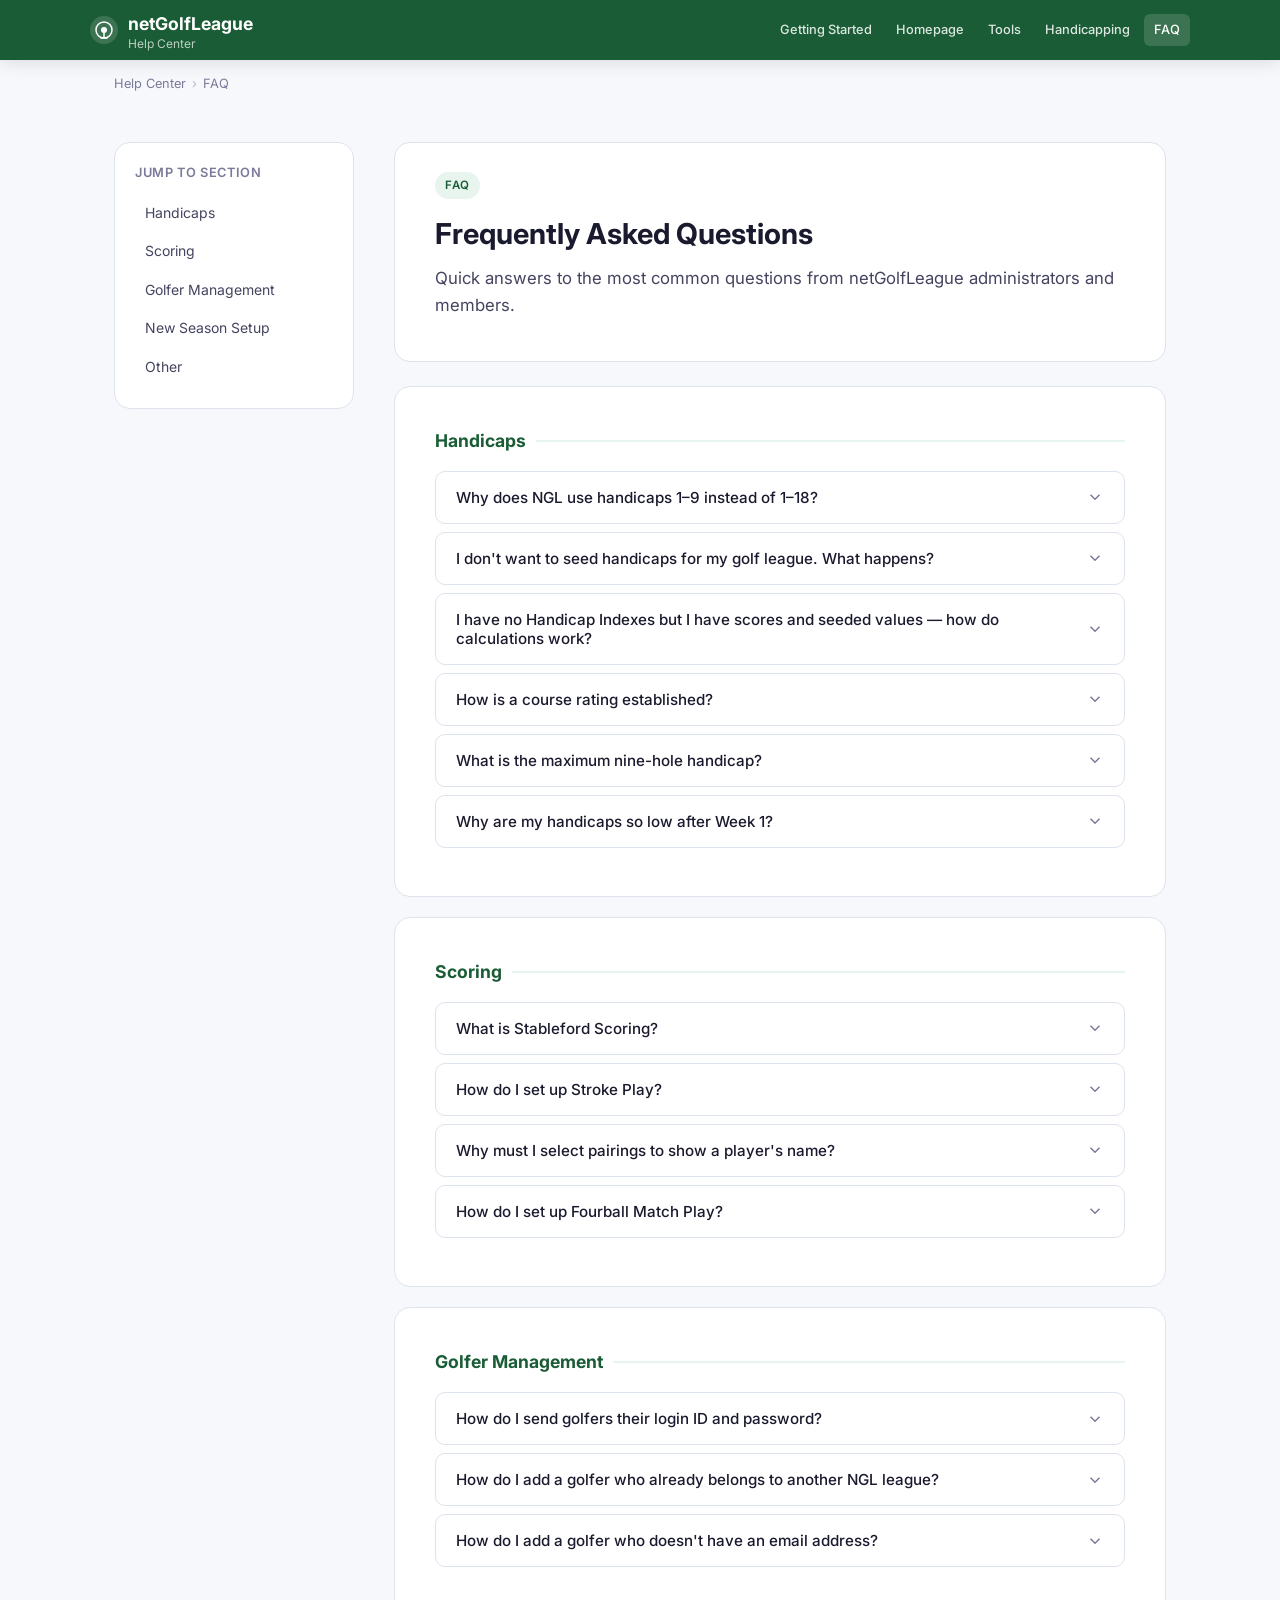
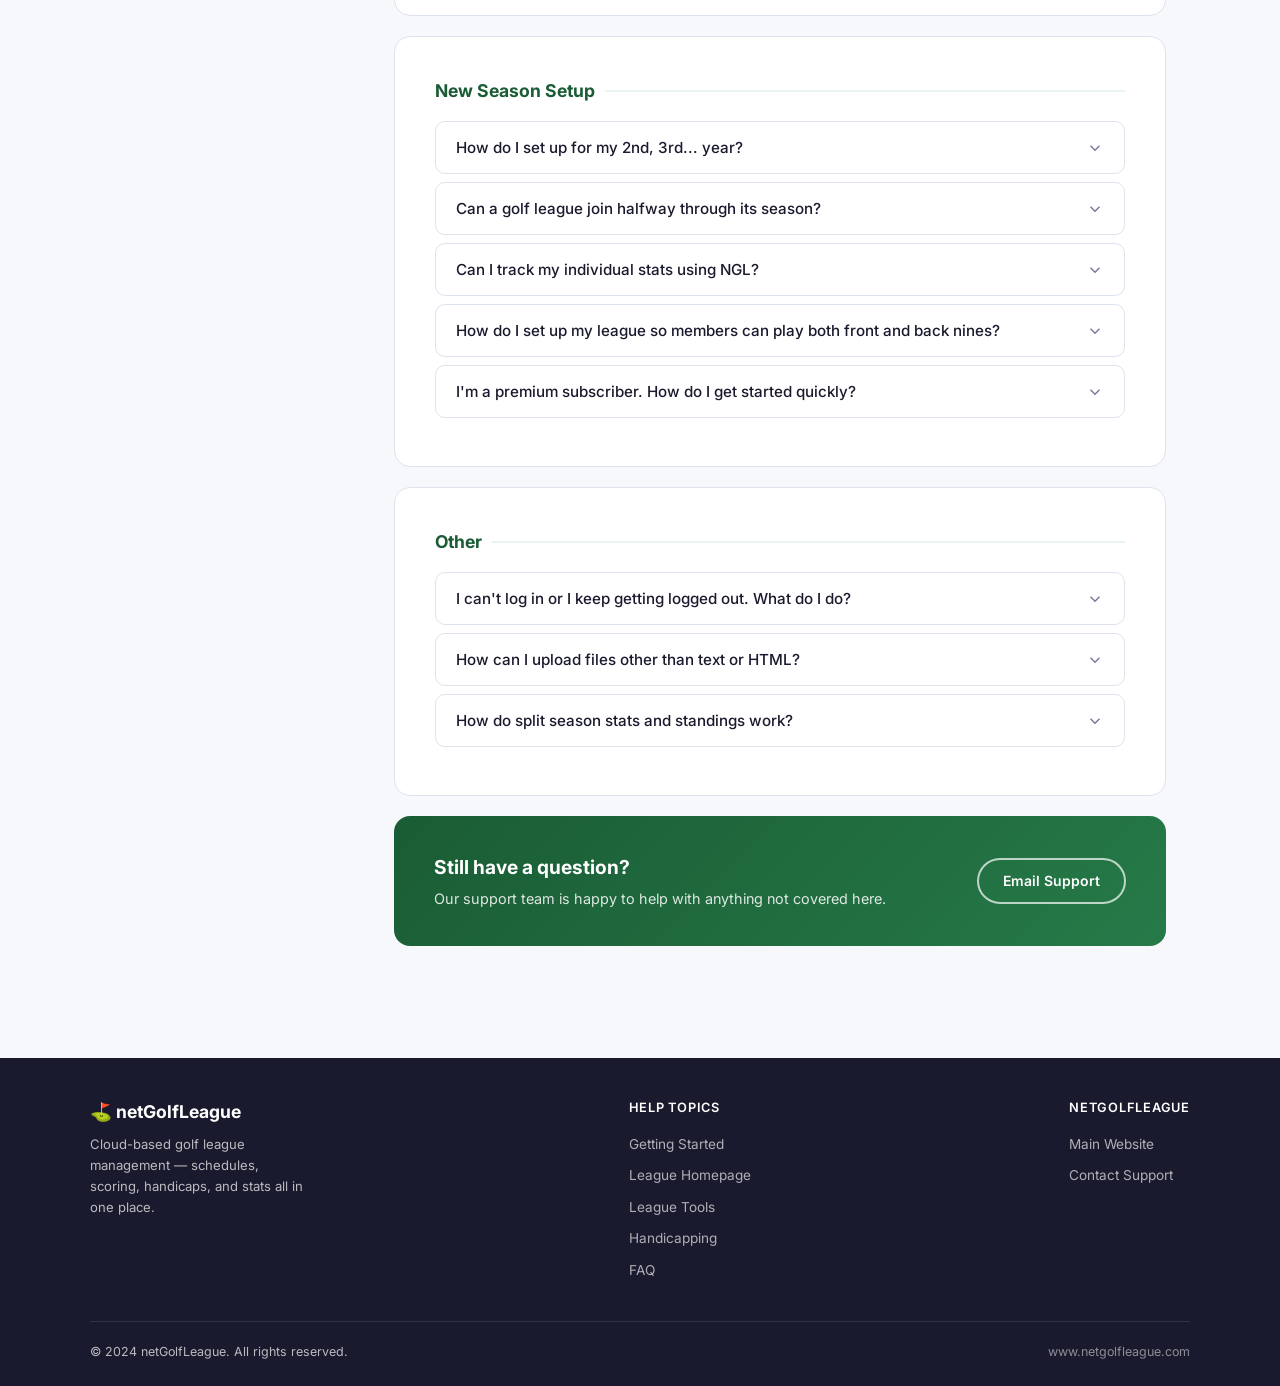
==== faq.html @ ca30da44 "Initial commit" ====
<!DOCTYPE html>
<html lang="en">
<head>
  <meta charset="UTF-8" />
  <meta name="viewport" content="width=device-width, initial-scale=1.0" />
  <title>FAQ — netGolfLeague Help</title>
  <link rel="stylesheet" href="css/style.css" />
</head>
<body>

<header class="site-header">
  <div class="header-inner">
    <a href="index.html" class="site-logo">
      <svg width="28" height="28" viewBox="0 0 28 28" fill="none">
        <circle cx="14" cy="14" r="14" fill="rgba(255,255,255,0.15)"/>
        <path d="M14 6a8 8 0 1 1 0 16A8 8 0 0 1 14 6z" fill="none" stroke="white" stroke-width="1.5"/>
        <circle cx="14" cy="14" r="3" fill="white"/>
        <path d="M14 17v5M11 22h6" stroke="white" stroke-width="1.5" stroke-linecap="round"/>
      </svg>
      <span>netGolfLeague <span class="logo-sub">Help Center</span></span>
    </a>
    <nav class="header-nav">
      <a href="getting-started.html">Getting Started</a>
      <a href="league-homepage.html">Homepage</a>
      <a href="league-tools.html">Tools</a>
      <a href="handicapping.html">Handicapping</a>
      <a href="faq.html" class="active">FAQ</a>
    </nav>
  </div>
</header>

<div class="breadcrumb">
  <a href="index.html">Help Center</a>
  <span class="sep">›</span>
  <span>FAQ</span>
</div>

<div class="container">
  <section class="section">
    <div class="article-layout">

      <aside class="sidebar">
        <h3>Jump to section</h3>
        <ul>
          <li><a href="#handicaps">Handicaps</a></li>
          <li><a href="#scoring">Scoring</a></li>
          <li><a href="#golfer-management">Golfer Management</a></li>
          <li><a href="#second-year">New Season Setup</a></li>
          <li><a href="#other">Other</a></li>
        </ul>
      </aside>

      <div>
        <div class="article-body" style="margin-bottom:24px; padding:28px 40px;">
          <span class="article-tag">FAQ</span>
          <h1>Frequently Asked Questions</h1>
          <p class="article-lead">Quick answers to the most common questions from netGolfLeague administrators and members.</p>
        </div>

        <!-- HANDICAPS -->
        <div id="handicaps" class="article-body" style="margin-bottom:20px;">
          <div class="faq-category-title">Handicaps</div>

          <div class="faq-item">
            <button class="faq-question" onclick="toggle(this)">
              Why does NGL use handicaps 1–9 instead of 1–18?
              <svg class="faq-chevron" width="18" height="18" fill="none" stroke="currentColor" stroke-width="2" viewBox="0 0 24 24"><path d="m6 9 6 6 6-6"/></svg>
            </button>
            <div class="faq-answer">
              NGL uses a 1–9 scale to accommodate the wide variety of courses leagues play on. Some courses have 36 holes, some have just 9, so a standardized 1–9 handicap works consistently across all configurations.
            </div>
          </div>

          <div class="faq-item">
            <button class="faq-question" onclick="toggle(this)">
              I don't want to seed handicaps for my golf league. What happens?
              <svg class="faq-chevron" width="18" height="18" fill="none" stroke="currentColor" stroke-width="2" viewBox="0 0 24 24"><path d="m6 9 6 6 6-6"/></svg>
            </button>
            <div class="faq-answer">
              First-week scorecard entries must include a handicap value; otherwise golfers default to a 0 handicap (scratch). A simple approach: take each golfer's Week 1 score minus par and use that as their seed handicap. This prevents everyone from starting at scratch.
            </div>
          </div>

          <div class="faq-item">
            <button class="faq-question" onclick="toggle(this)">
              I have no Handicap Indexes but I have scores and seeded values — how do calculations work?
              <svg class="faq-chevron" width="18" height="18" fill="none" stroke="currentColor" stroke-width="2" viewBox="0 0 24 24"><path d="m6 9 6 6 6-6"/></svg>
            </button>
            <div class="faq-answer">
              Two options exist: use all season scores across all years (the default), or restrict calculations to the current season only. Configure this in Setup → League and Season Options → Handicap Calculation.
            </div>
          </div>

          <div class="faq-item">
            <button class="faq-question" onclick="toggle(this)">
              How is a course rating established?
              <svg class="faq-chevron" width="18" height="18" fill="none" stroke="currentColor" stroke-width="2" viewBox="0 0 24 24"><path d="m6 9 6 6 6-6"/></svg>
            </button>
            <div class="faq-answer">
              The NCGA (and similar regional associations) rate courses every six years using trained volunteer raters who evaluate 10 obstacles per hole. Official ratings are available in the <a href="https://ncrdb.usga.org/NCRDB/" target="_blank">USGA course database</a>.
            </div>
          </div>

          <div class="faq-item">
            <button class="faq-question" onclick="toggle(this)">
              What is the maximum nine-hole handicap?
              <svg class="faq-chevron" width="18" height="18" fill="none" stroke="currentColor" stroke-width="2" viewBox="0 0 24 24"><path d="m6 9 6 6 6-6"/></svg>
            </button>
            <div class="faq-answer">
              USGA maximums are 18.2 for men and 20.2 for women. However, the resulting Course Handicap can be higher on courses with slope ratings exceeding 113, since the slope multiplier increases the number.
            </div>
          </div>

          <div class="faq-item">
            <button class="faq-question" onclick="toggle(this)">
              Why are my handicaps so low after Week 1?
              <svg class="faq-chevron" width="18" height="18" fill="none" stroke="currentColor" stroke-width="2" viewBox="0 0 24 24"><path d="m6 9 6 6 6-6"/></svg>
            </button>
            <div class="faq-answer">
              This almost always means handicaps weren't entered before Week 1 scores were posted, so golfers defaulted to scratch (0). Always enter seed handicaps before posting the first round. The recommended seed: each golfer's score minus par.
            </div>
          </div>
        </div>

        <!-- SCORING -->
        <div id="scoring" class="article-body" style="margin-bottom:20px;">
          <div class="faq-category-title">Scoring</div>

          <div class="faq-item">
            <button class="faq-question" onclick="toggle(this)">
              What is Stableford Scoring?
              <svg class="faq-chevron" width="18" height="18" fill="none" stroke="currentColor" stroke-width="2" viewBox="0 0 24 24"><path d="m6 9 6 6 6-6"/></svg>
            </button>
            <div class="faq-answer">
              Stableford is a points-based scoring format where you earn points on each hole based on your score relative to par (adjusted for handicap). Bogey = 1 point, Par = 2, Birdie = 3, Eagle = 4, etc. The golfer with the most total points wins — rather than the fewest strokes. It rewards aggressive play and is forgiving of one bad hole.
            </div>
          </div>

          <div class="faq-item">
            <button class="faq-question" onclick="toggle(this)">
              How do I set up Stroke Play?
              <svg class="faq-chevron" width="18" height="18" fill="none" stroke="currentColor" stroke-width="2" viewBox="0 0 24 24"><path d="m6 9 6 6 6-6"/></svg>
            </button>
            <div class="faq-answer">
              Select "Match Play – Wins/Losses" or "Match Play – Total Points" from the Team Scoring System dropdown in Setup. Then customize the scoring parameters via Team Scoring Configuration to match your league's format.
            </div>
          </div>

          <div class="faq-item">
            <button class="faq-question" onclick="toggle(this)">
              Why must I select pairings to show a player's name?
              <svg class="faq-chevron" width="18" height="18" fill="none" stroke="currentColor" stroke-width="2" viewBox="0 0 24 24"><path d="m6 9 6 6 6-6"/></svg>
            </button>
            <div class="faq-answer">
              Pairings designate which golfers are active for each match week and enable team substitutions across multiple players. Without pairings, the system doesn't know who's playing that week, so names can't populate the scorecard entry screen.
            </div>
          </div>

          <div class="faq-item">
            <button class="faq-question" onclick="toggle(this)">
              How do I set up Fourball Match Play?
              <svg class="faq-chevron" width="18" height="18" fill="none" stroke="currentColor" stroke-width="2" viewBox="0 0 24 24"><path d="m6 9 6 6 6-6"/></svg>
            </button>
            <div class="faq-answer">
              Choose "Best Ball – Points" or "Best Ball – Wins/Losses" as your team scoring system. Then configure the scoring parameters (points per hole, match points, etc.) in Team Scoring Configuration. In Best Ball / Fourball, each team uses the lowest score from its members on each hole.
            </div>
          </div>
        </div>

        <!-- GOLFER MANAGEMENT -->
        <div id="golfer-management" class="article-body" style="margin-bottom:20px;">
          <div class="faq-category-title">Golfer Management</div>

          <div class="faq-item" id="golfer-login">
            <button class="faq-question" onclick="toggle(this)">
              How do I send golfers their login ID and password?
              <svg class="faq-chevron" width="18" height="18" fill="none" stroke="currentColor" stroke-width="2" viewBox="0 0 24 24"><path d="m6 9 6 6 6-6"/></svg>
            </button>
            <div class="faq-answer">
              In Golfer Management, select the golfer names you want to contact, choose <strong>Invite</strong> from the Email dropdown, then click the <strong>Email</strong> button. This sends a batch email to each selected golfer with their personal login credentials.
            </div>
          </div>

          <div class="faq-item">
            <button class="faq-question" onclick="toggle(this)">
              How do I add a golfer who already belongs to another NGL league?
              <svg class="faq-chevron" width="18" height="18" fill="none" stroke="currentColor" stroke-width="2" viewBox="0 0 24 24"><path d="m6 9 6 6 6-6"/></svg>
            </button>
            <div class="faq-answer">
              Use <strong>Quick Add Golfer</strong> and enter their email address. If that address already exists in the NGL system, their account is automatically linked to your league — no duplicate profile is created and their login stays the same.
            </div>
          </div>

          <div class="faq-item">
            <button class="faq-question" onclick="toggle(this)">
              How do I add a golfer who doesn't have an email address?
              <svg class="faq-chevron" width="18" height="18" fill="none" stroke="currentColor" stroke-width="2" viewBox="0 0 24 24"><path d="m6 9 6 6 6-6"/></svg>
            </button>
            <div class="faq-answer">
              Click <strong>Edit</strong> on the Golfers section, then click the <strong>Add</strong> button. Fill in the required fields (marked with asterisks). Email is not mandatory — you can create a golfer record without one.
            </div>
          </div>
        </div>

        <!-- NEW SEASON SETUP -->
        <div id="second-year" class="article-body" style="margin-bottom:20px;">
          <div class="faq-category-title">New Season Setup</div>

          <div class="faq-item">
            <button class="faq-question" onclick="toggle(this)">
              How do I set up for my 2nd, 3rd... year?
              <svg class="faq-chevron" width="18" height="18" fill="none" stroke="currentColor" stroke-width="2" viewBox="0 0 24 24"><path d="m6 9 6 6 6-6"/></svg>
            </button>
            <div class="faq-answer">
              Create a new season with a start date earlier than today (so it becomes active), then use the <strong>Copy</strong> function on the Golfer Management screen to bring all previous golfers into the new season automatically.
            </div>
          </div>

          <div class="faq-item">
            <button class="faq-question" onclick="toggle(this)">
              Can a golf league join halfway through its season?
              <svg class="faq-chevron" width="18" height="18" fill="none" stroke="currentColor" stroke-width="2" viewBox="0 0 24 24"><path d="m6 9 6 6 6-6"/></svg>
            </button>
            <div class="faq-answer">
              Yes. Past scores can be backdated using the <strong>Post League Info</strong> feature. Create events with past dates and enter the historical scores — NGL will calculate standings and handicaps as if those scores had been entered on time.
            </div>
          </div>

          <div class="faq-item">
            <button class="faq-question" onclick="toggle(this)">
              Can I track my individual stats using NGL?
              <svg class="faq-chevron" width="18" height="18" fill="none" stroke="currentColor" stroke-width="2" viewBox="0 0 24 24"><path d="m6 9 6 6 6-6"/></svg>
            </button>
            <div class="faq-answer">
              Yes! Create a single-person league and season just for yourself. Enter your scores each round and NGL will track your personal statistics, handicap progression, and scoring history over time.
            </div>
          </div>

          <div class="faq-item">
            <button class="faq-question" onclick="toggle(this)">
              How do I set up my league so members can play both front and back nines?
              <svg class="faq-chevron" width="18" height="18" fill="none" stroke="currentColor" stroke-width="2" viewBox="0 0 24 24"><path d="m6 9 6 6 6-6"/></svg>
            </button>
            <div class="faq-answer">
              Create two same-day events per week — for example "Week 1 Front 9" and "Week 1 Back 9" — each with their own team and pairing schedules. This lets you record and track front and back nine scores as separate rounds.
            </div>
          </div>

          <div class="faq-item">
            <button class="faq-question" onclick="toggle(this)">
              I'm a premium subscriber. How do I get started quickly?
              <svg class="faq-chevron" width="18" height="18" fill="none" stroke="currentColor" stroke-width="2" viewBox="0 0 24 24"><path d="m6 9 6 6 6-6"/></svg>
            </button>
            <div class="faq-answer">
              Follow these six steps: (1) Verify your league setup is complete, (2) Add golfers and teams, (3) Configure your scoring system, (4) Schedule your rounds, (5) Play golf, (6) Enter scores after each round. See the <a href="getting-started.html">Getting Started</a> guide for detailed instructions on each step.
            </div>
          </div>
        </div>

        <!-- OTHER -->
        <div id="other" class="article-body" style="margin-bottom:20px;">
          <div class="faq-category-title">Other</div>

          <div class="faq-item">
            <button class="faq-question" onclick="toggle(this)">
              I can't log in or I keep getting logged out. What do I do?
              <svg class="faq-chevron" width="18" height="18" fill="none" stroke="currentColor" stroke-width="2" viewBox="0 0 24 24"><path d="m6 9 6 6 6-6"/></svg>
            </button>
            <div class="faq-answer">
              NGL uses cookies to maintain your session. Make sure your browser is set to accept cookies from netgolfleague.com. If the problem persists after enabling cookies, contact <a href="mailto:support@netgolfleague.com">support@netgolfleague.com</a>.
            </div>
          </div>

          <div class="faq-item">
            <button class="faq-question" onclick="toggle(this)">
              How can I upload files other than text or HTML?
              <svg class="faq-chevron" width="18" height="18" fill="none" stroke="currentColor" stroke-width="2" viewBox="0 0 24 24"><path d="m6 9 6 6 6-6"/></svg>
            </button>
            <div class="faq-answer">
              Convert your file to .txt or .html format before uploading using your application's "Save As" function. Alternatively, host the file on Google Drive or Dropbox and share the link as a text item in the League Information Center.
            </div>
          </div>

          <div class="faq-item">
            <button class="faq-question" onclick="toggle(this)">
              How do split season stats and standings work?
              <svg class="faq-chevron" width="18" height="18" fill="none" stroke="currentColor" stroke-width="2" viewBox="0 0 24 24"><path d="m6 9 6 6 6-6"/></svg>
            </button>
            <div class="faq-answer">
              Create separate seasons with distinct date ranges for each split. Set the handicap calculation to "Use scores for all seasons for this league" (the default) so handicaps carry across splits. Each season's standings reset independently at the start of that season.
            </div>
          </div>
        </div>

        <!-- CONTACT -->
        <div class="contact-banner">
          <div>
            <h3>Still have a question?</h3>
            <p>Our support team is happy to help with anything not covered here.</p>
          </div>
          <a href="mailto:support@netgolfleague.com" class="btn-outline-white">Email Support</a>
        </div>

      </div>
    </div>
  </section>
</div>

<footer class="site-footer">
  <div class="footer-inner">
    <div class="footer-top">
      <div class="footer-brand">
        <div class="logo">⛳ netGolfLeague</div>
        <p>Cloud-based golf league management — schedules, scoring, handicaps, and stats all in one place.</p>
      </div>
      <div class="footer-links">
        <h4>Help Topics</h4>
        <ul>
          <li><a href="getting-started.html">Getting Started</a></li>
          <li><a href="league-homepage.html">League Homepage</a></li>
          <li><a href="league-tools.html">League Tools</a></li>
          <li><a href="handicapping.html">Handicapping</a></li>
          <li><a href="faq.html">FAQ</a></li>
        </ul>
      </div>
      <div class="footer-links">
        <h4>netGolfLeague</h4>
        <ul>
          <li><a href="https://www.netgolfleague.com" target="_blank">Main Website</a></li>
          <li><a href="mailto:support@netgolfleague.com">Contact Support</a></li>
        </ul>
      </div>
    </div>
    <div class="footer-bottom">
      <span>&copy; 2024 netGolfLeague. All rights reserved.</span>
      <a href="https://www.netgolfleague.com" target="_blank">www.netgolfleague.com</a>
    </div>
  </div>
</footer>

<script>
  function toggle(btn) {
    const answer = btn.nextElementSibling;
    const isOpen = answer.classList.contains('open');
    document.querySelectorAll('.faq-answer.open').forEach(a => a.classList.remove('open'));
    document.querySelectorAll('.faq-question.open').forEach(b => b.classList.remove('open'));
    if (!isOpen) { answer.classList.add('open'); btn.classList.add('open'); }
  }

  const links = document.querySelectorAll('.sidebar a');
  const sections = document.querySelectorAll('[id]');
  window.addEventListener('scroll', () => {
    let current = '';
    sections.forEach(s => { if (window.scrollY >= s.offsetTop - 100) current = s.id; });
    links.forEach(l => { l.classList.toggle('active', l.getAttribute('href') === '#' + current); });
  });

  // Auto-open FAQ item if hash matches
  const hash = window.location.hash;
  if (hash) {
    const target = document.querySelector(hash + ' .faq-question');
    if (target) { toggle(target); target.scrollIntoView({ behavior: 'smooth', block: 'start' }); }
  }
</script>
</body>
</html>
---- css/style.css ----
@import url('https://fonts.googleapis.com/css2?family=Inter:wght@300;400;500;600;700&display=swap');

:root {
  --green-dark:   #1a5c35;
  --green-mid:    #267a48;
  --green-light:  #3aaa6a;
  --green-pale:   #e8f5ee;
  --gold:         #d4a017;
  --gold-light:   #f5e9c8;
  --text-dark:    #1a1a2e;
  --text-mid:     #444460;
  --text-muted:   #7a7a9a;
  --bg:           #f7f8fc;
  --white:        #ffffff;
  --border:       #dde3ed;
  --shadow-sm:    0 1px 4px rgba(0,0,0,.08);
  --shadow-md:    0 4px 16px rgba(0,0,0,.10);
  --shadow-lg:    0 8px 32px rgba(0,0,0,.12);
  --radius:       10px;
  --radius-lg:    16px;
}

*, *::before, *::after { box-sizing: border-box; margin: 0; padding: 0; }

html { scroll-behavior: smooth; }

body {
  font-family: 'Inter', system-ui, sans-serif;
  background: var(--bg);
  color: var(--text-dark);
  line-height: 1.6;
  font-size: 16px;
}

a { color: var(--green-mid); text-decoration: none; }
a:hover { color: var(--green-dark); text-decoration: underline; }

/* ── HEADER ── */
.site-header {
  background: var(--green-dark);
  padding: 0 24px;
  position: sticky;
  top: 0;
  z-index: 100;
  box-shadow: var(--shadow-md);
}

.header-inner {
  max-width: 1100px;
  margin: 0 auto;
  display: flex;
  align-items: center;
  justify-content: space-between;
  height: 60px;
  gap: 24px;
}

.site-logo {
  display: flex;
  align-items: center;
  gap: 10px;
  color: var(--white);
  font-weight: 700;
  font-size: 1.1rem;
  text-decoration: none;
  white-space: nowrap;
}

.site-logo svg { flex-shrink: 0; }

.site-logo .logo-sub {
  font-weight: 400;
  font-size: .75rem;
  color: rgba(255,255,255,.7);
  display: block;
  line-height: 1;
}

.header-search {
  flex: 1;
  max-width: 420px;
  position: relative;
}

.header-search input {
  width: 100%;
  padding: 8px 16px 8px 40px;
  border: none;
  border-radius: 20px;
  background: rgba(255,255,255,.15);
  color: var(--white);
  font-size: .875rem;
  outline: none;
  transition: background .2s;
}

.header-search input::placeholder { color: rgba(255,255,255,.6); }
.header-search input:focus { background: rgba(255,255,255,.25); }

.header-search .search-icon {
  position: absolute;
  left: 12px;
  top: 50%;
  transform: translateY(-50%);
  opacity: .7;
  pointer-events: none;
}

.header-nav { display: flex; gap: 4px; }

.header-nav a {
  color: rgba(255,255,255,.85);
  font-size: .8rem;
  font-weight: 500;
  padding: 6px 10px;
  border-radius: 6px;
  text-decoration: none;
  transition: background .15s, color .15s;
  white-space: nowrap;
}

.header-nav a:hover,
.header-nav a.active { background: rgba(255,255,255,.15); color: var(--white); }

/* ── BREADCRUMB ── */
.breadcrumb {
  max-width: 1100px;
  margin: 0 auto;
  padding: 14px 24px 0;
  display: flex;
  gap: 6px;
  align-items: center;
  font-size: .8rem;
  color: var(--text-muted);
}

.breadcrumb a { color: var(--text-muted); }
.breadcrumb a:hover { color: var(--green-mid); }
.breadcrumb .sep { opacity: .5; }

/* ── HERO ── */
.hero {
  background: linear-gradient(135deg, var(--green-dark) 0%, var(--green-mid) 100%);
  padding: 64px 24px 56px;
  text-align: center;
  color: var(--white);
  position: relative;
  overflow: hidden;
}

.hero::before {
  content: '';
  position: absolute;
  inset: 0;
  background: url("data:image/svg+xml,%3Csvg width='60' height='60' viewBox='0 0 60 60' xmlns='http://www.w3.org/2000/svg'%3E%3Cg fill='none' fill-rule='evenodd'%3E%3Cg fill='%23ffffff' fill-opacity='0.04'%3E%3Ccircle cx='30' cy='30' r='4'/%3E%3C/g%3E%3C/g%3E%3C/svg%3E");
  pointer-events: none;
}

.hero h1 { font-size: 2.2rem; font-weight: 700; margin-bottom: 12px; position: relative; }
.hero p  { font-size: 1.05rem; opacity: .85; margin-bottom: 32px; position: relative; }

.hero-search {
  max-width: 560px;
  margin: 0 auto;
  position: relative;
}

.hero-search input {
  width: 100%;
  padding: 16px 56px 16px 20px;
  border-radius: 50px;
  border: none;
  font-size: 1rem;
  color: var(--text-dark);
  box-shadow: var(--shadow-lg);
  outline: none;
}

.hero-search button {
  position: absolute;
  right: 6px;
  top: 50%;
  transform: translateY(-50%);
  background: var(--green-mid);
  border: none;
  border-radius: 50px;
  padding: 10px 20px;
  color: white;
  font-weight: 600;
  font-size: .875rem;
  cursor: pointer;
  transition: background .2s;
}

.hero-search button:hover { background: var(--green-dark); }

/* ── SEARCH RESULTS ── */
.search-results-box {
  max-width: 560px;
  margin: 8px auto 0;
  background: white;
  border-radius: var(--radius);
  box-shadow: var(--shadow-lg);
  overflow: hidden;
  text-align: left;
  display: none;
}

.search-results-box.active { display: block; }

.search-result-item {
  display: block;
  padding: 12px 16px;
  border-bottom: 1px solid var(--border);
  text-decoration: none;
  transition: background .15s;
}

.search-result-item:last-child { border-bottom: none; }
.search-result-item:hover { background: var(--green-pale); }
.search-result-item .res-title { font-weight: 600; color: var(--text-dark); font-size: .9rem; }
.search-result-item .res-excerpt { font-size: .8rem; color: var(--text-muted); margin-top: 2px; }
.search-result-item .res-cat { font-size: .7rem; color: var(--green-mid); font-weight: 500; margin-top: 2px; }
.search-no-results { padding: 16px; text-align: center; color: var(--text-muted); font-size: .875rem; }

/* ── LAYOUT ── */
.container { max-width: 1100px; margin: 0 auto; padding: 0 24px; }
.section   { padding: 48px 0; }
.section-sm { padding: 32px 0; }

.section-title {
  font-size: 1.4rem;
  font-weight: 700;
  margin-bottom: 8px;
  color: var(--text-dark);
}

.section-subtitle {
  color: var(--text-muted);
  font-size: .9rem;
  margin-bottom: 28px;
}

/* ── CATEGORY CARDS ── */
.category-grid {
  display: grid;
  grid-template-columns: repeat(auto-fill, minmax(280px, 1fr));
  gap: 20px;
}

.category-card {
  background: var(--white);
  border: 1px solid var(--border);
  border-radius: var(--radius-lg);
  padding: 28px 24px;
  text-decoration: none;
  color: inherit;
  transition: transform .2s, box-shadow .2s, border-color .2s;
  display: flex;
  flex-direction: column;
  gap: 12px;
}

.category-card:hover {
  transform: translateY(-3px);
  box-shadow: var(--shadow-md);
  border-color: var(--green-light);
  text-decoration: none;
}

.category-icon {
  width: 48px;
  height: 48px;
  border-radius: 12px;
  display: flex;
  align-items: center;
  justify-content: center;
  background: var(--green-pale);
  color: var(--green-dark);
  font-size: 1.4rem;
}

.category-card h3 { font-size: 1rem; font-weight: 600; color: var(--text-dark); }
.category-card p  { font-size: .85rem; color: var(--text-muted); line-height: 1.5; flex: 1; }
.category-card .article-count {
  font-size: .75rem;
  color: var(--green-mid);
  font-weight: 500;
}

/* ── ARTICLE LIST ── */
.article-list { display: flex; flex-direction: column; gap: 12px; }

.article-item {
  background: var(--white);
  border: 1px solid var(--border);
  border-radius: var(--radius);
  padding: 18px 20px;
  display: flex;
  align-items: flex-start;
  gap: 14px;
  text-decoration: none;
  color: inherit;
  transition: border-color .2s, box-shadow .2s;
}

.article-item:hover {
  border-color: var(--green-light);
  box-shadow: var(--shadow-sm);
  text-decoration: none;
}

.article-item-icon {
  width: 36px;
  height: 36px;
  flex-shrink: 0;
  border-radius: 8px;
  background: var(--green-pale);
  display: flex;
  align-items: center;
  justify-content: center;
  color: var(--green-dark);
}

.article-item h4 { font-size: .95rem; font-weight: 600; color: var(--text-dark); }
.article-item p  { font-size: .82rem; color: var(--text-muted); margin-top: 2px; }
.article-item-arrow { margin-left: auto; color: var(--text-muted); flex-shrink: 0; align-self: center; }

/* ── ARTICLE CONTENT ── */
.article-layout {
  display: grid;
  grid-template-columns: 240px 1fr;
  gap: 40px;
  align-items: start;
}

.sidebar {
  position: sticky;
  top: 80px;
  background: var(--white);
  border: 1px solid var(--border);
  border-radius: var(--radius-lg);
  padding: 20px;
}

.sidebar h3 {
  font-size: .8rem;
  font-weight: 600;
  text-transform: uppercase;
  letter-spacing: .05em;
  color: var(--text-muted);
  margin-bottom: 12px;
}

.sidebar ul { list-style: none; }
.sidebar li { margin-bottom: 4px; }

.sidebar a {
  display: block;
  padding: 6px 10px;
  border-radius: 6px;
  font-size: .875rem;
  color: var(--text-mid);
  text-decoration: none;
  transition: background .15s, color .15s;
}

.sidebar a:hover,
.sidebar a.active {
  background: var(--green-pale);
  color: var(--green-dark);
}

.article-body {
  background: var(--white);
  border: 1px solid var(--border);
  border-radius: var(--radius-lg);
  padding: 40px;
}

.article-header { margin-bottom: 32px; padding-bottom: 24px; border-bottom: 1px solid var(--border); }

.article-tag {
  display: inline-block;
  background: var(--green-pale);
  color: var(--green-dark);
  font-size: .72rem;
  font-weight: 600;
  text-transform: uppercase;
  letter-spacing: .06em;
  padding: 4px 10px;
  border-radius: 20px;
  margin-bottom: 12px;
}

.article-body h1 { font-size: 1.8rem; font-weight: 700; margin-bottom: 8px; }
.article-body .article-lead { font-size: 1.05rem; color: var(--text-mid); }

.article-body h2 {
  font-size: 1.2rem;
  font-weight: 600;
  margin: 32px 0 12px;
  color: var(--text-dark);
  padding-bottom: 8px;
  border-bottom: 2px solid var(--green-pale);
}

.article-body h3 { font-size: 1rem; font-weight: 600; margin: 20px 0 8px; color: var(--text-dark); }

.article-body p { margin-bottom: 14px; color: var(--text-mid); }

.article-body ul, .article-body ol {
  margin: 0 0 14px 20px;
  color: var(--text-mid);
}

.article-body li { margin-bottom: 6px; }

.article-body .tip-box {
  background: var(--green-pale);
  border-left: 4px solid var(--green-mid);
  border-radius: 0 var(--radius) var(--radius) 0;
  padding: 14px 16px;
  margin: 20px 0;
  font-size: .9rem;
  color: var(--text-mid);
}

.article-body .tip-box strong { color: var(--green-dark); }

/* ── FAQ ACCORDION ── */
.faq-category { margin-bottom: 40px; }

.faq-category-title {
  font-size: 1.1rem;
  font-weight: 700;
  color: var(--green-dark);
  margin-bottom: 16px;
  display: flex;
  align-items: center;
  gap: 10px;
}

.faq-category-title::after {
  content: '';
  flex: 1;
  height: 2px;
  background: var(--green-pale);
}

.faq-item {
  border: 1px solid var(--border);
  border-radius: var(--radius);
  margin-bottom: 8px;
  overflow: hidden;
  background: var(--white);
}

.faq-question {
  width: 100%;
  text-align: left;
  background: none;
  border: none;
  padding: 16px 20px;
  font-size: .95rem;
  font-weight: 500;
  color: var(--text-dark);
  cursor: pointer;
  display: flex;
  justify-content: space-between;
  align-items: center;
  gap: 12px;
  transition: background .15s;
  font-family: inherit;
}

.faq-question:hover { background: var(--green-pale); }

.faq-question.open { background: var(--green-pale); color: var(--green-dark); }

.faq-chevron {
  flex-shrink: 0;
  transition: transform .25s;
  color: var(--text-muted);
}

.faq-question.open .faq-chevron { transform: rotate(180deg); }

.faq-answer {
  max-height: 0;
  overflow: hidden;
  transition: max-height .35s ease, padding .25s;
  padding: 0 20px;
  color: var(--text-mid);
  font-size: .9rem;
  line-height: 1.7;
}

.faq-answer.open {
  max-height: 600px;
  padding: 4px 20px 18px;
}

.faq-answer a { color: var(--green-mid); }

/* ── POPULAR ARTICLES ── */
.popular-grid {
  display: grid;
  grid-template-columns: repeat(auto-fill, minmax(220px, 1fr));
  gap: 16px;
}

.popular-card {
  background: var(--white);
  border: 1px solid var(--border);
  border-radius: var(--radius);
  padding: 18px;
  text-decoration: none;
  color: inherit;
  transition: border-color .2s, box-shadow .2s;
  font-size: .875rem;
  font-weight: 500;
  color: var(--text-dark);
  display: flex;
  align-items: center;
  gap: 12px;
}

.popular-card:hover {
  border-color: var(--green-light);
  box-shadow: var(--shadow-sm);
  text-decoration: none;
}

.popular-card-icon {
  width: 32px;
  height: 32px;
  border-radius: 8px;
  background: var(--green-pale);
  display: flex;
  align-items: center;
  justify-content: center;
  color: var(--green-dark);
  flex-shrink: 0;
}

/* ── CONTACT BANNER ── */
.contact-banner {
  background: linear-gradient(135deg, var(--green-dark), var(--green-mid));
  border-radius: var(--radius-lg);
  padding: 36px 40px;
  color: white;
  display: flex;
  align-items: center;
  justify-content: space-between;
  gap: 24px;
  flex-wrap: wrap;
}

.contact-banner h3 { font-size: 1.2rem; font-weight: 700; }
.contact-banner p  { font-size: .9rem; opacity: .85; margin-top: 4px; }

.btn-outline-white {
  border: 2px solid rgba(255,255,255,.7);
  color: white;
  padding: 10px 24px;
  border-radius: 50px;
  font-weight: 600;
  font-size: .875rem;
  text-decoration: none;
  white-space: nowrap;
  transition: background .2s, border-color .2s;
}

.btn-outline-white:hover {
  background: rgba(255,255,255,.15);
  border-color: white;
  color: white;
  text-decoration: none;
}

/* ── FOOTER ── */
.site-footer {
  background: var(--text-dark);
  color: rgba(255,255,255,.7);
  padding: 40px 24px 24px;
  margin-top: 64px;
}

.footer-inner {
  max-width: 1100px;
  margin: 0 auto;
}

.footer-top {
  display: flex;
  gap: 40px;
  flex-wrap: wrap;
  justify-content: space-between;
  margin-bottom: 32px;
}

.footer-brand .logo { color: white; font-weight: 700; font-size: 1.1rem; }
.footer-brand p { font-size: .82rem; margin-top: 8px; max-width: 220px; line-height: 1.6; }

.footer-links h4 {
  color: white;
  font-size: .8rem;
  font-weight: 600;
  text-transform: uppercase;
  letter-spacing: .06em;
  margin-bottom: 12px;
}

.footer-links ul { list-style: none; }
.footer-links li { margin-bottom: 6px; }
.footer-links a { color: rgba(255,255,255,.65); font-size: .85rem; text-decoration: none; }
.footer-links a:hover { color: white; }

.footer-bottom {
  border-top: 1px solid rgba(255,255,255,.1);
  padding-top: 20px;
  display: flex;
  justify-content: space-between;
  align-items: center;
  gap: 16px;
  flex-wrap: wrap;
  font-size: .78rem;
}

.footer-bottom a { color: rgba(255,255,255,.5); }
.footer-bottom a:hover { color: white; }

/* ── STEP CARDS ── */
.steps { display: flex; flex-direction: column; gap: 20px; margin: 24px 0; }

.step {
  display: flex;
  gap: 16px;
  align-items: flex-start;
}

.step-num {
  width: 36px;
  height: 36px;
  border-radius: 50%;
  background: var(--green-dark);
  color: white;
  font-weight: 700;
  font-size: .9rem;
  display: flex;
  align-items: center;
  justify-content: center;
  flex-shrink: 0;
  margin-top: 2px;
}

.step-body h4 { font-size: .95rem; font-weight: 600; margin-bottom: 4px; }
.step-body p  { font-size: .875rem; color: var(--text-mid); }

/* ── RESPONSIVE ── */
@media (max-width: 768px) {
  .header-nav { display: none; }
  .hero h1 { font-size: 1.6rem; }
  .article-layout { grid-template-columns: 1fr; }
  .sidebar { position: static; }
  .article-body { padding: 24px; }
  .contact-banner { flex-direction: column; text-align: center; }
  .footer-top { flex-direction: column; gap: 24px; }
  .footer-bottom { flex-direction: column; text-align: center; }
}

@media (max-width: 520px) {
  .header-search { display: none; }
  .hero { padding: 40px 20px 36px; }
}
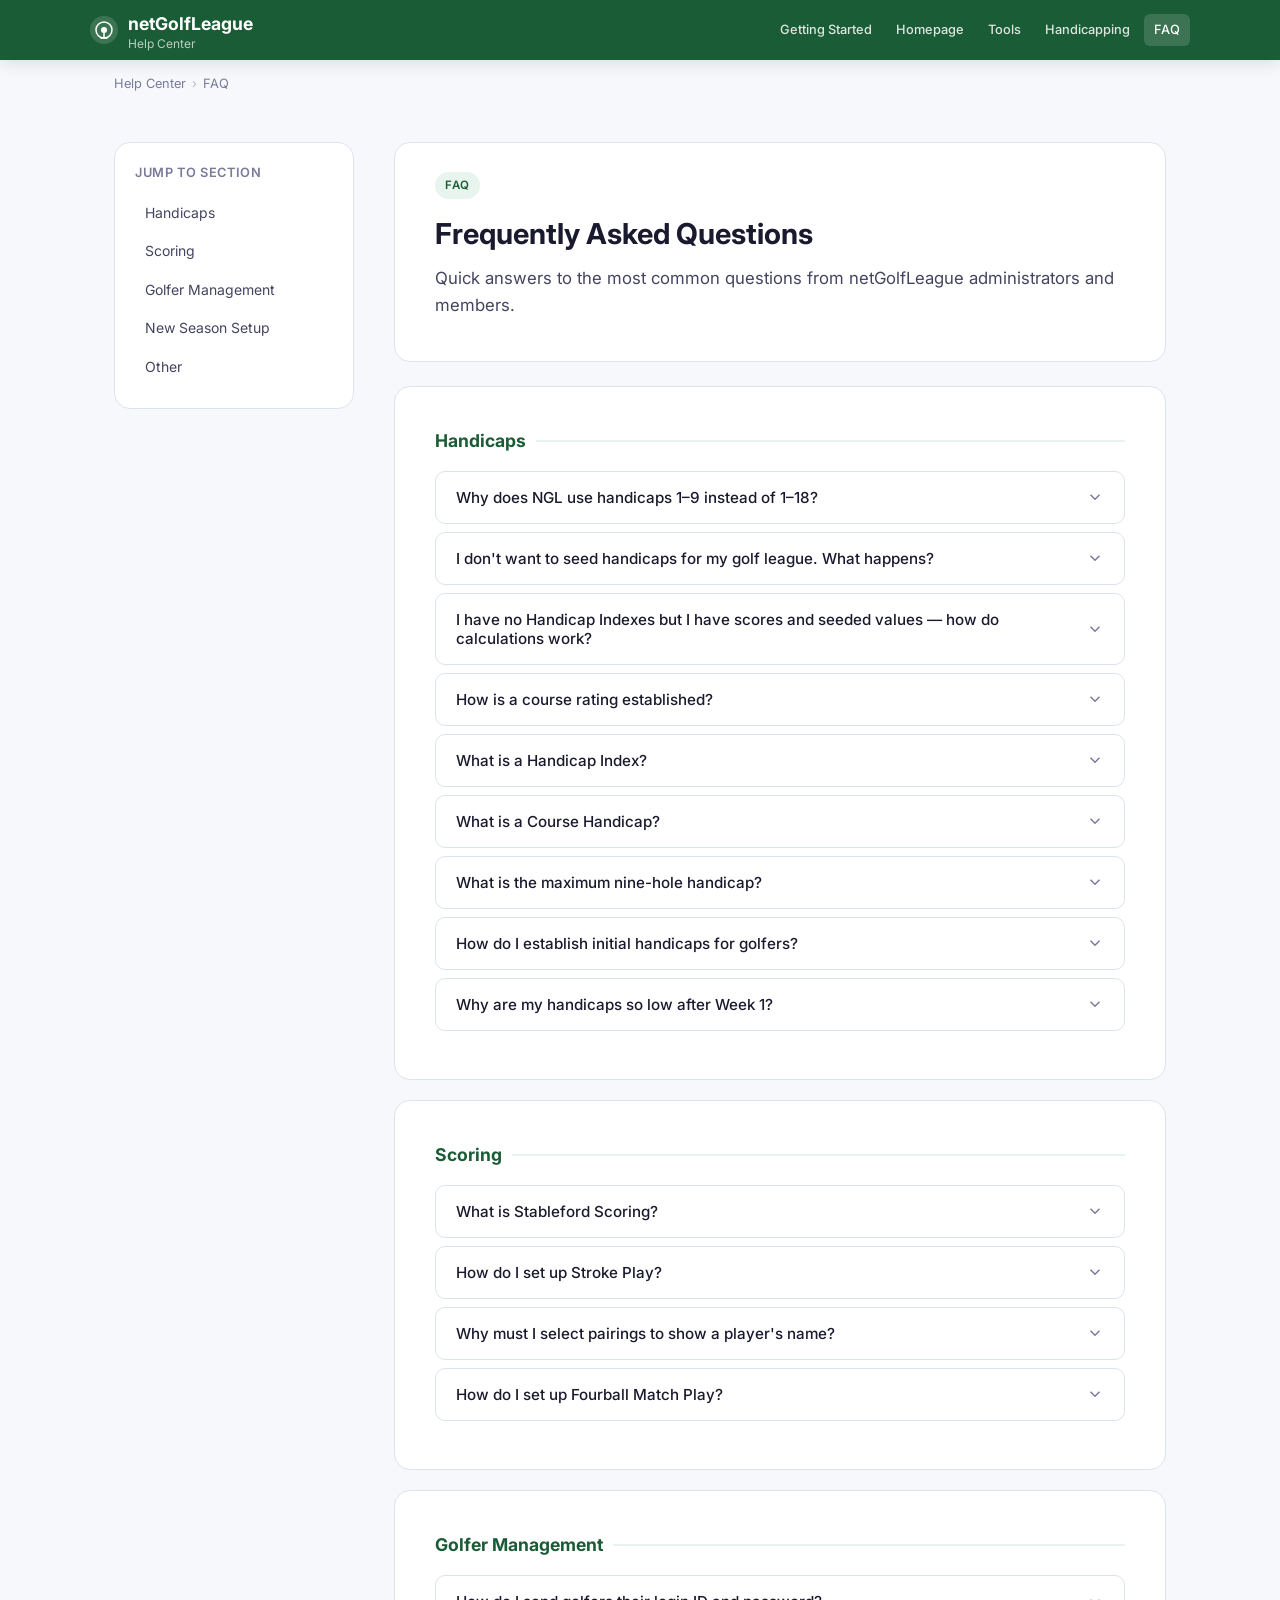
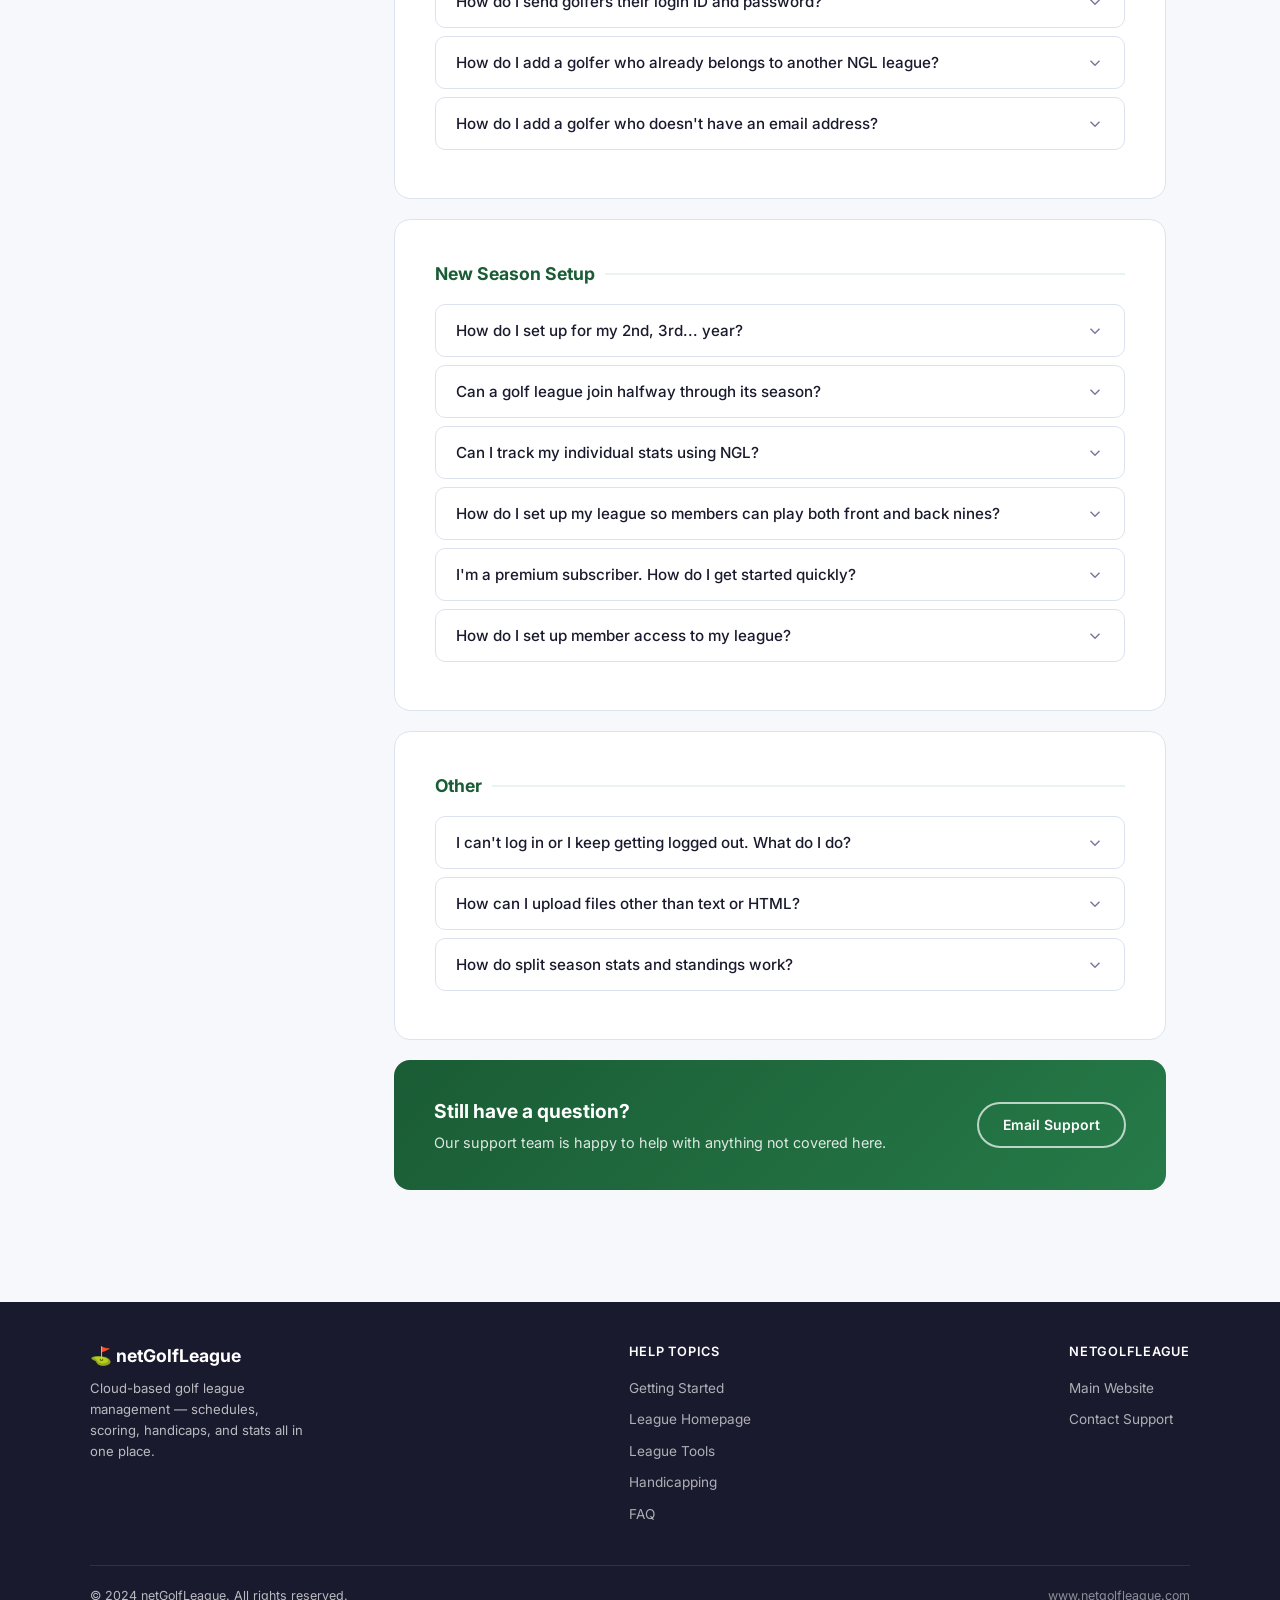
==== commit 7016692a: "Add full content: differential tables, formulas, scoring examples, and expanded FAQ - handicapping.h" ====
--- a/faq.html
+++ b/faq.html
@@ -67,7 +67,7 @@
               <svg class="faq-chevron" width="18" height="18" fill="none" stroke="currentColor" stroke-width="2" viewBox="0 0 24 24"><path d="m6 9 6 6 6-6"/></svg>
             </button>
             <div class="faq-answer">
-              NGL uses a 1–9 scale to accommodate the wide variety of courses leagues play on. Some courses have 36 holes, some have just 9, so a standardized 1–9 handicap works consistently across all configurations.
+              Because NGL deals with so many different courses, the system has to boil a scorecard down into its least common denominator. Since some courses have 36 holes and some have just 9, the only way to accommodate all courses and scorecards is to rank them 1–9. NGL does have an indicator for nines to identify which nine-hole course is more difficult, and uses that when applying the course rating.
             </div>
           </div>
 
@@ -77,7 +77,8 @@
               <svg class="faq-chevron" width="18" height="18" fill="none" stroke="currentColor" stroke-width="2" viewBox="0 0 24 24"><path d="m6 9 6 6 6-6"/></svg>
             </button>
             <div class="faq-answer">
-              First-week scorecard entries must include a handicap value; otherwise golfers default to a 0 handicap (scratch). A simple approach: take each golfer's Week 1 score minus par and use that as their seed handicap. This prevents everyone from starting at scratch.
+              If you do not seed handicaps, then the first time you enter scores for a golfer you must enter a handicap on the scorecard in the HDCP column. If not, that golfer's handicap will be 0, and any handicap method with stroke control will adjust that golfer's score to par — making them a 0 handicap golfer for the year.<br><br>
+              An easy rule of thumb: take the Week 1 score minus par. For example, if a person shoots 55 for the first week: 55 − 36 (par) = 19. Enter 19 for that golfer's first week handicap.
             </div>
           </div>
 
@@ -87,7 +88,9 @@
               <svg class="faq-chevron" width="18" height="18" fill="none" stroke="currentColor" stroke-width="2" viewBox="0 0 24 24"><path d="m6 9 6 6 6-6"/></svg>
             </button>
             <div class="faq-answer">
-              Two options exist: use all season scores across all years (the default), or restrict calculations to the current season only. Configure this in Setup → League and Season Options → Handicap Calculation.
+              The Handicap Option "Handicap Starting Point" has two values:<br><br>
+              <strong>"Use scores for all seasons for this league"</strong> — uses all scores and handicap seeds for all seasons in the golf league. This is the best method because it allows handicaps to flow from one season to the next. This is the default.<br><br>
+              <strong>"Use only current season's scores"</strong> — uses only scores and handicap seeds that fall within the currently selected season dates. Any handicap seeds will need to fall within the season's dates.
             </div>
           </div>
 
@@ -97,7 +100,31 @@
               <svg class="faq-chevron" width="18" height="18" fill="none" stroke="currentColor" stroke-width="2" viewBox="0 0 24 24"><path d="m6 9 6 6 6-6"/></svg>
             </button>
             <div class="faq-answer">
-              The NCGA (and similar regional associations) rate courses every six years using trained volunteer raters who evaluate 10 obstacles per hole. Official ratings are available in the <a href="https://ncrdb.usga.org/NCRDB/" target="_blank">USGA course database</a>.
+              The NCGA typically re-rates courses every six years, and sooner if the course has undergone significant renovations. Anywhere from 12 to 16 of the NCGA's more than 90 volunteer course raters will participate in a rating. The team evaluates overall difficulty by taking into account 10 obstacles on every hole: topography, fairway, green target, recovery &amp; rough, bunkers, out of bounds, water, trees, green surface, and psychology.<br><br>
+              Course and slope ratings are usually found on course scorecards. If not, the USGA maintains a searchable database at <a href="https://ncrdb.usga.org/NCRDB/" target="_blank">ncrdb.usga.org</a>.
+            </div>
+          </div>
+
+          <div class="faq-item">
+            <button class="faq-question" onclick="toggle(this)">
+              What is a Handicap Index?
+              <svg class="faq-chevron" width="18" height="18" fill="none" stroke="currentColor" stroke-width="2" viewBox="0 0 24 24"><path d="m6 9 6 6 6-6"/></svg>
+            </button>
+            <div class="faq-answer">
+              A Handicap Index is a number to one decimal place (e.g., 5.6) that is a generic — not tied to any one course — representation of a golfer's game relative to par. A golfer with a 5.6 Handicap Index could be expected to shoot somewhere between 5 and 6 strokes over par on any given day.
+            </div>
+          </div>
+
+          <div class="faq-item">
+            <button class="faq-question" onclick="toggle(this)">
+              What is a Course Handicap?
+              <svg class="faq-chevron" width="18" height="18" fill="none" stroke="currentColor" stroke-width="2" viewBox="0 0 24 24"><path d="m6 9 6 6 6-6"/></svg>
+            </button>
+            <div class="faq-answer">
+              Course Handicap represents the number of strokes needed to play to the level of a scratch golfer — or the Course Rating of a particular set of tees. It is expressed as a whole number (e.g. 11).<br><br>
+              <strong>Formula:</strong> Handicap Index × Slope Rating ÷ 113 = Answer (rounded to nearest whole number)<br><br>
+              <strong>Example:</strong> 8.6 Handicap Index × 134 Slope Rating ÷ 113 = 10.2 = <strong>10 Course Handicap</strong><br><br>
+              You can also use the <a href="http://www.netgolfleague.com/HandicapCalculator.aspx" target="_blank">NGL Handicap Calculator</a>.
             </div>
           </div>
 
@@ -107,7 +134,20 @@
               <svg class="faq-chevron" width="18" height="18" fill="none" stroke="currentColor" stroke-width="2" viewBox="0 0 24 24"><path d="m6 9 6 6 6-6"/></svg>
             </button>
             <div class="faq-answer">
-              USGA maximums are 18.2 for men and 20.2 for women. However, the resulting Course Handicap can be higher on courses with slope ratings exceeding 113, since the slope multiplier increases the number.
+              The maximum USGA Handicap Index is 18.2 for men and 20.2 for women. Note: a maximum USGA Handicap Index will convert to a Course Handicap that exceeds these numbers on courses with Slope Ratings greater than 113.<br><br>
+              Because of the variances in what NGL leagues want, administrators can override the default Course Handicap when entering it on the scorecard. For example, a league playing on a course with a slope of 134 may choose to cap all course handicaps over 22 (18.2 × 134 ÷ 113 = 21.6).
+            </div>
+          </div>
+
+          <div class="faq-item">
+            <button class="faq-question" onclick="toggle(this)">
+              How do I establish initial handicaps for golfers?
+              <svg class="faq-chevron" width="18" height="18" fill="none" stroke="currentColor" stroke-width="2" viewBox="0 0 24 24"><path d="m6 9 6 6 6-6"/></svg>
+            </button>
+            <div class="faq-answer">
+              Click the golfer's name on the league homepage to open their profile. Click <em>"Add Seed Scores for calculating handicap."</em> Holes per round will automatically be set to 9 or 18 based on your season setup. Enter the Course Slope Rating (~113) and Course Rating (~36 for nine-hole leagues).<br><br>
+              These seed scores will continue to be included in the golfer's handicap index calculation until enough real rounds bump them off the end of the 20-round window. You can verify the calculation by clicking <em>"Display Handicap Calculation"</em> from the golfer's profile page.<br><br>
+              <strong>Tip:</strong> Many leagues enter 5 or more seed scores per golfer to reduce the large handicap fluctuations that occur during the first several weeks when using the USGA method. After entering seed scores, if the Handicap Index doesn't appear, go to Setup and click <em>"Recalculate Handicaps and Scoring."</em>
             </div>
           </div>
 
@@ -117,7 +157,8 @@
               <svg class="faq-chevron" width="18" height="18" fill="none" stroke="currentColor" stroke-width="2" viewBox="0 0 24 24"><path d="m6 9 6 6 6-6"/></svg>
             </button>
             <div class="faq-answer">
-              This almost always means handicaps weren't entered before Week 1 scores were posted, so golfers defaulted to scratch (0). Always enter seed handicaps before posting the first round. The recommended seed: each golfer's score minus par.
+              One common cause is leaving the handicap blank for a golfer's first week — the system assumes they are a scratch golfer. If Equitable Stroke Control is being used, it will also limit the number of strokes a person has for an adjusted score.<br><br>
+              You need to enter a handicap for each golfer on their first event. A good starting point: score minus par (e.g. 56 − 36 = 20). You can add a handicap after the fact by going back to the scorecard for that event and entering the handicap. Make sure to click <em>"Save and Recalculate"</em> when finished. You can review the detailed calculation by clicking a golfer's name and then the <em>"Display Handicap Calculation"</em> link.
             </div>
           </div>
         </div>
@@ -177,7 +218,8 @@
               <svg class="faq-chevron" width="18" height="18" fill="none" stroke="currentColor" stroke-width="2" viewBox="0 0 24 24"><path d="m6 9 6 6 6-6"/></svg>
             </button>
             <div class="faq-answer">
-              In Golfer Management, select the golfer names you want to contact, choose <strong>Invite</strong> from the Email dropdown, then click the <strong>Email</strong> button. This sends a batch email to each selected golfer with their personal login credentials.
+              Click on the <strong>Golfers</strong> link on your league homepage to pull up the Golfer List screen. Check the checkbox next to the golfer names you want to contact. Choose <strong>Invite</strong> from the Email dropdown, then click the <strong>Email</strong> button.<br><br>
+              <strong>Tip:</strong> The checkbox in the header row (brown section above the individual checkboxes) is an easy way to select all golfers at once — check it and all boxes will be checked for you.
             </div>
           </div>
 
@@ -187,7 +229,11 @@
               <svg class="faq-chevron" width="18" height="18" fill="none" stroke="currentColor" stroke-width="2" viewBox="0 0 24 24"><path d="m6 9 6 6 6-6"/></svg>
             </button>
             <div class="faq-answer">
-              Use <strong>Quick Add Golfer</strong> and enter their email address. If that address already exists in the NGL system, their account is automatically linked to your league — no duplicate profile is created and their login stays the same.
+              Golfers in netGolfLeague only need to be a member once. To add a golfer who is in a current or past league:<br><br>
+              1. Go to the Setup screen<br>
+              2. Click <strong>Quick Add Golfer</strong><br>
+              3. Enter the person's name and email address<br><br>
+              If the email address already matches an NGL member, they will be automatically linked into your golf league. That golfer will then be able to see either league when they log in.
             </div>
           </div>
 
@@ -197,7 +243,7 @@
               <svg class="faq-chevron" width="18" height="18" fill="none" stroke="currentColor" stroke-width="2" viewBox="0 0 24 24"><path d="m6 9 6 6 6-6"/></svg>
             </button>
             <div class="faq-answer">
-              Click <strong>Edit</strong> on the Golfers section, then click the <strong>Add</strong> button. Fill in the required fields (marked with asterisks). Email is not mandatory — you can create a golfer record without one.
+              Click the <strong>Edit</strong> button on the Golfers section of the home page, then click the <strong>Add</strong> button. Fill in the required fields — fields marked with an asterisk (*) are required.
             </div>
           </div>
         </div>
@@ -212,7 +258,14 @@
               <svg class="faq-chevron" width="18" height="18" fill="none" stroke="currentColor" stroke-width="2" viewBox="0 0 24 24"><path d="m6 9 6 6 6-6"/></svg>
             </button>
             <div class="faq-answer">
-              Create a new season with a start date earlier than today (so it becomes active), then use the <strong>Copy</strong> function on the Golfer Management screen to bring all previous golfers into the new season automatically.
+              Click <strong>Add/Change Season</strong> at the top of your homepage, then <strong>Add New Season</strong> at the bottom to create a new season. Make sure to set the start date earlier than today — this causes the system to automatically place golfers into the correct season the next time they log in.<br><br>
+              From the Golfer List screen, copy your golfers from the previous season:<br>
+              1. Go to the Golfer Management screen (click the Golfers link)<br>
+              2. Check the <strong>All League Members</strong> checkbox<br>
+              3. Select the members you want to copy<br>
+              4. In the <strong>Copy members to…</strong> dropdown, select your new season<br>
+              5. Click <strong>Copy</strong><br><br>
+              You can also easily send all golfers an invite email with their user ID and password by selecting them, choosing <strong>Invite</strong> from the dropdown, and clicking <strong>Email</strong>. If you choose to include all seasons in your handicap calculation, golfers will start the new year with the handicap established from last year.
             </div>
           </div>
 
@@ -252,7 +305,24 @@
               <svg class="faq-chevron" width="18" height="18" fill="none" stroke="currentColor" stroke-width="2" viewBox="0 0 24 24"><path d="m6 9 6 6 6-6"/></svg>
             </button>
             <div class="faq-answer">
-              Follow these six steps: (1) Verify your league setup is complete, (2) Add golfers and teams, (3) Configure your scoring system, (4) Schedule your rounds, (5) Play golf, (6) Enter scores after each round. See the <a href="getting-started.html">Getting Started</a> guide for detailed instructions on each step.
+              <strong>Step 1 — Verify Setup:</strong> Click the Setup menu option. Review your League Configuration (click "Change League Profile") and Season Configuration (click "Change Season Configuration"). Check that team &amp; individual scoring systems are correct, putt tracking is on/off as desired, Holes per Round is correct, and the handicap method and starting point are set.<br><br>
+              <strong>Step 2 — Add Golfers/Teams:</strong> Click "Add Golfer(s)" — your golfer will receive their NGL UserID and password by email. Then click "Add Team(s)."<br><br>
+              <strong>Step 3 — Tweak Scoring Settings:</strong> Click "Team Scoring" or "Individual Scoring" buttons to fine-tune settings.<br><br>
+              <strong>Step 4 — Schedule Rounds:</strong> Click Schedule &amp; Scoring → Add events. Set up Matches (team vs. team) and Pairings (golfer vs. golfer).<br><br>
+              <strong>Step 5 — Play Golf!</strong> Collect scorecards. Track putts if you want extra statistics.<br><br>
+              <strong>Step 6 — Enter Scores:</strong> Click the Scorecard button for each event. If tracking putts, enter scores as score/putt (e.g. 5/2).
+            </div>
+          </div>
+
+          <div class="faq-item">
+            <button class="faq-question" onclick="toggle(this)">
+              How do I set up member access to my league?
+              <svg class="faq-chevron" width="18" height="18" fill="none" stroke="currentColor" stroke-width="2" viewBox="0 0 24 24"><path d="m6 9 6 6 6-6"/></svg>
+            </button>
+            <div class="faq-answer">
+              There are two ways:<br><br>
+              <strong>Option 1 — Shared Player Login:</strong> When setting up your league you create a Player Login ID and Password. Distribute this one set of credentials to all league members. They use it to enter NGL, create an individual member account, and join your league.<br><br>
+              <strong>Option 2 — Individual Invites:</strong> Add players individually from the Edit Players screen on your league homepage. Then send an invite email to each member — they'll receive their own individual Member Login ID and Password, use it to log in, finish their Member Profile, and reach the league homepage.
             </div>
           </div>
         </div>
@@ -267,7 +337,7 @@
               <svg class="faq-chevron" width="18" height="18" fill="none" stroke="currentColor" stroke-width="2" viewBox="0 0 24 24"><path d="m6 9 6 6 6-6"/></svg>
             </button>
             <div class="faq-answer">
-              NGL uses cookies to maintain your session. Make sure your browser is set to accept cookies from netgolfleague.com. If the problem persists after enabling cookies, contact <a href="mailto:support@netgolfleague.com">support@netgolfleague.com</a>.
+              Make sure your browser is set to accept cookies. A cookie is a small piece of information stored by your browser which NGL uses to identify you and keep you logged in as you move from page to page. For information on how to ensure your browser accepts cookies, refer to your browser's help settings or our Privacy Policy. If the problem persists, contact <a href="mailto:support@netgolfleague.com">support@netgolfleague.com</a>.
             </div>
           </div>
 
@@ -277,7 +347,12 @@
               <svg class="faq-chevron" width="18" height="18" fill="none" stroke="currentColor" stroke-width="2" viewBox="0 0 24 24"><path d="m6 9 6 6 6-6"/></svg>
             </button>
             <div class="faq-answer">
-              Convert your file to .txt or .html format before uploading using your application's "Save As" function. Alternatively, host the file on Google Drive or Dropbox and share the link as a text item in the League Information Center.
+              If you have a file in another format (e.g. MS Word .doc or MS Excel .xls) that you'd like to upload, you must first save it as either a text or HTML file. In most cases:<br><br>
+              1. Open the file with the application you used to create it<br>
+              2. Click <strong>File</strong> in the main menu<br>
+              3. Click <strong>Save As</strong><br>
+              4. Change the "Save As" type to .txt or .html<br><br>
+              If you're still having problems, contact <a href="mailto:support@netgolfleague.com">support@netgolfleague.com</a>.
             </div>
           </div>
 
@@ -287,7 +362,8 @@
               <svg class="faq-chevron" width="18" height="18" fill="none" stroke="currentColor" stroke-width="2" viewBox="0 0 24 24"><path d="m6 9 6 6 6-6"/></svg>
             </button>
             <div class="faq-answer">
-              Create separate seasons with distinct date ranges for each split. Set the handicap calculation to "Use scores for all seasons for this league" (the default) so handicaps carry across splits. Each season's standings reset independently at the start of that season.
+              You can create 2 seasons — one for each half. Set the correct season duration (start and end dates) for each session. Each season has its own scoring so points reset between halves.<br><br>
+              In Handicap Options, set <strong>"Scores to consider for Handicap Calculations"</strong> to <em>"Use scores for all seasons for this league"</em> (the default). This keeps handicaps continuous across the split. You can create as many seasons as you need — it won't affect your subscription.
             </div>
           </div>
         </div>
--- a/css/style.css
+++ b/css/style.css
@@ -631,6 +631,68 @@
 .footer-bottom a { color: rgba(255,255,255,.5); }
 .footer-bottom a:hover { color: white; }
 
+/* ── DATA TABLES ── */
+.data-table {
+  width: 100%;
+  border-collapse: collapse;
+  margin: 16px 0 24px;
+  font-size: .875rem;
+}
+
+.data-table th {
+  background: var(--green-dark);
+  color: white;
+  text-align: left;
+  padding: 10px 14px;
+  font-weight: 600;
+  font-size: .8rem;
+  letter-spacing: .03em;
+}
+
+.data-table td {
+  padding: 9px 14px;
+  border-bottom: 1px solid var(--border);
+  color: var(--text-mid);
+}
+
+.data-table tr:last-child td { border-bottom: none; }
+.data-table tr:nth-child(even) td { background: var(--green-pale); }
+
+.data-table td:first-child { font-weight: 500; color: var(--text-dark); }
+
+.formula-box {
+  background: var(--green-pale);
+  border-left: 4px solid var(--green-mid);
+  border-radius: 0 var(--radius) var(--radius) 0;
+  padding: 14px 18px;
+  margin: 16px 0;
+  font-family: 'Courier New', monospace;
+  font-size: .9rem;
+  color: var(--text-dark);
+  line-height: 1.8;
+}
+
+.formula-box strong { color: var(--green-dark); font-family: inherit; }
+
+.example-box {
+  background: #fff8e1;
+  border: 1px solid #f5e9c8;
+  border-radius: var(--radius);
+  padding: 14px 18px;
+  margin: 12px 0 20px;
+  font-size: .875rem;
+  color: var(--text-mid);
+}
+
+.example-box strong { color: var(--text-dark); }
+
+.table-grid {
+  display: grid;
+  grid-template-columns: repeat(auto-fill, minmax(220px, 1fr));
+  gap: 16px;
+  margin: 16px 0 24px;
+}
+
 /* ── STEP CARDS ── */
 .steps { display: flex; flex-direction: column; gap: 20px; margin: 24px 0; }
 
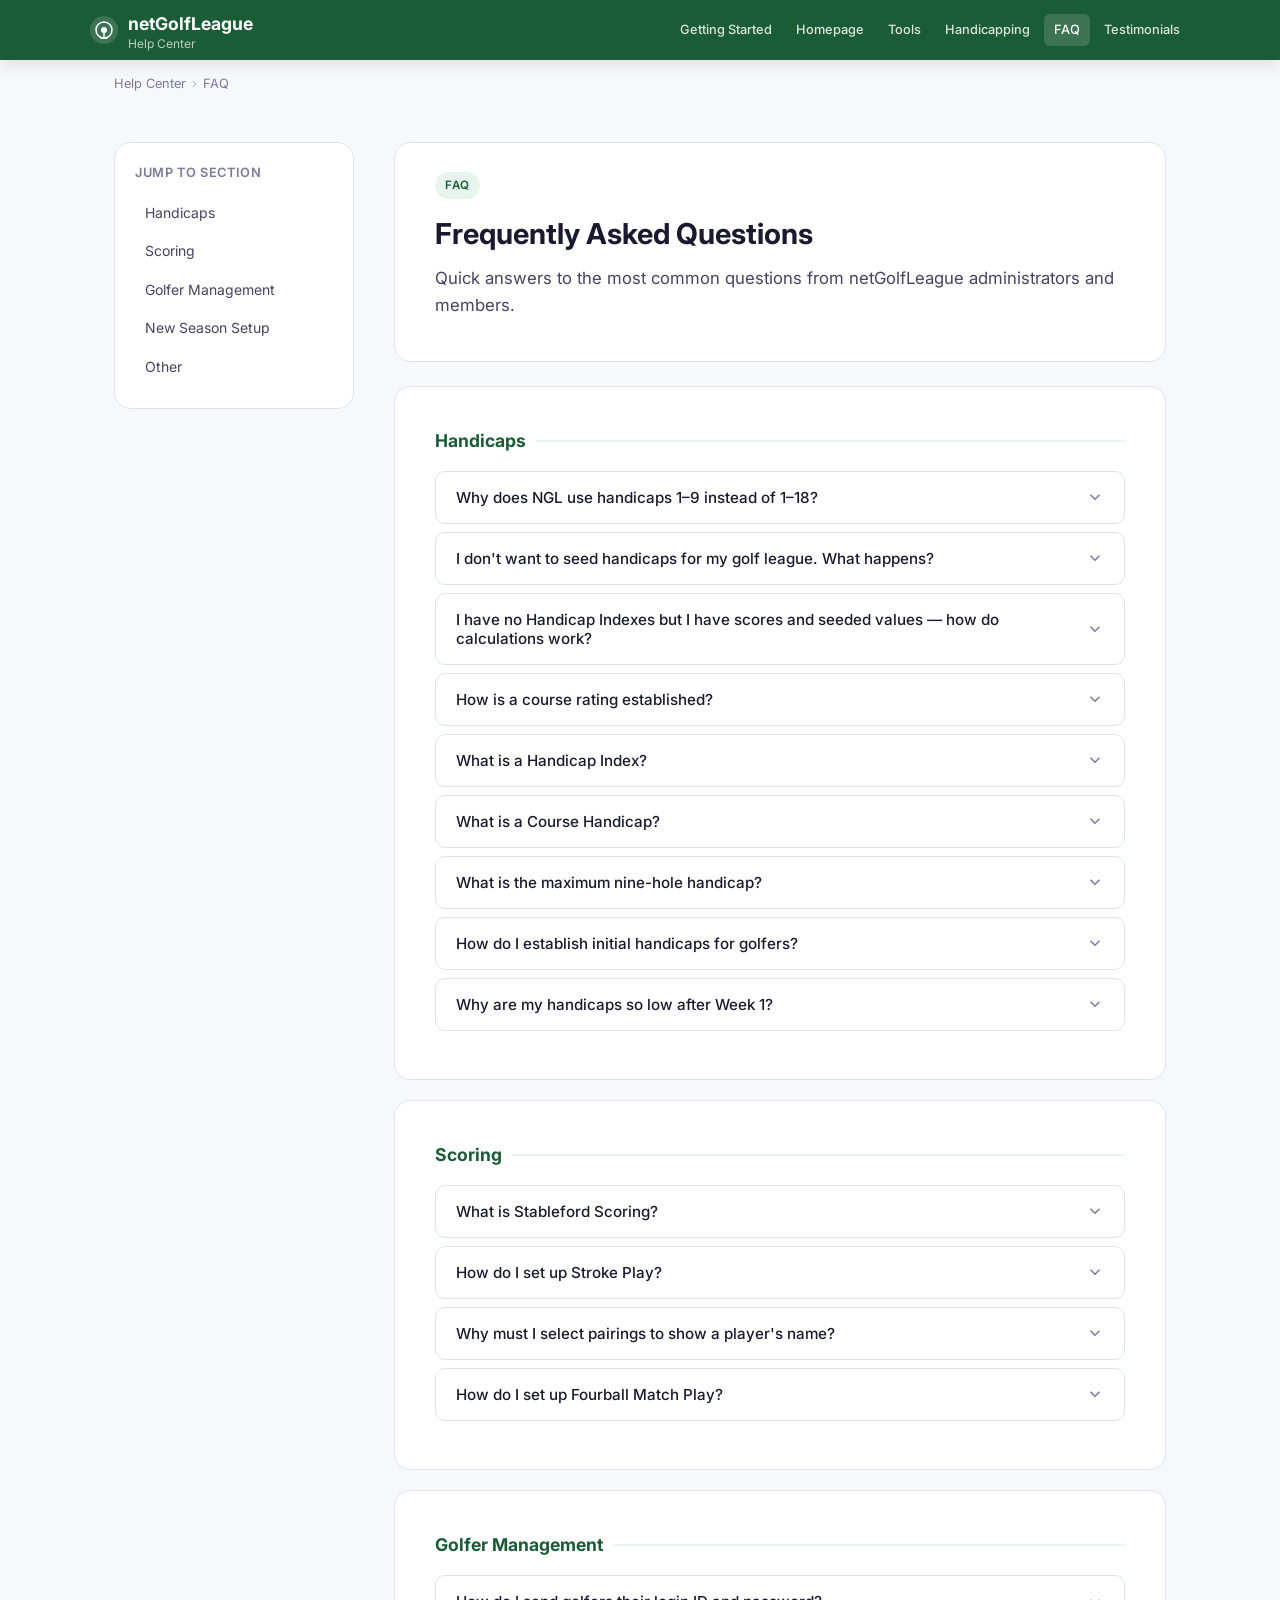
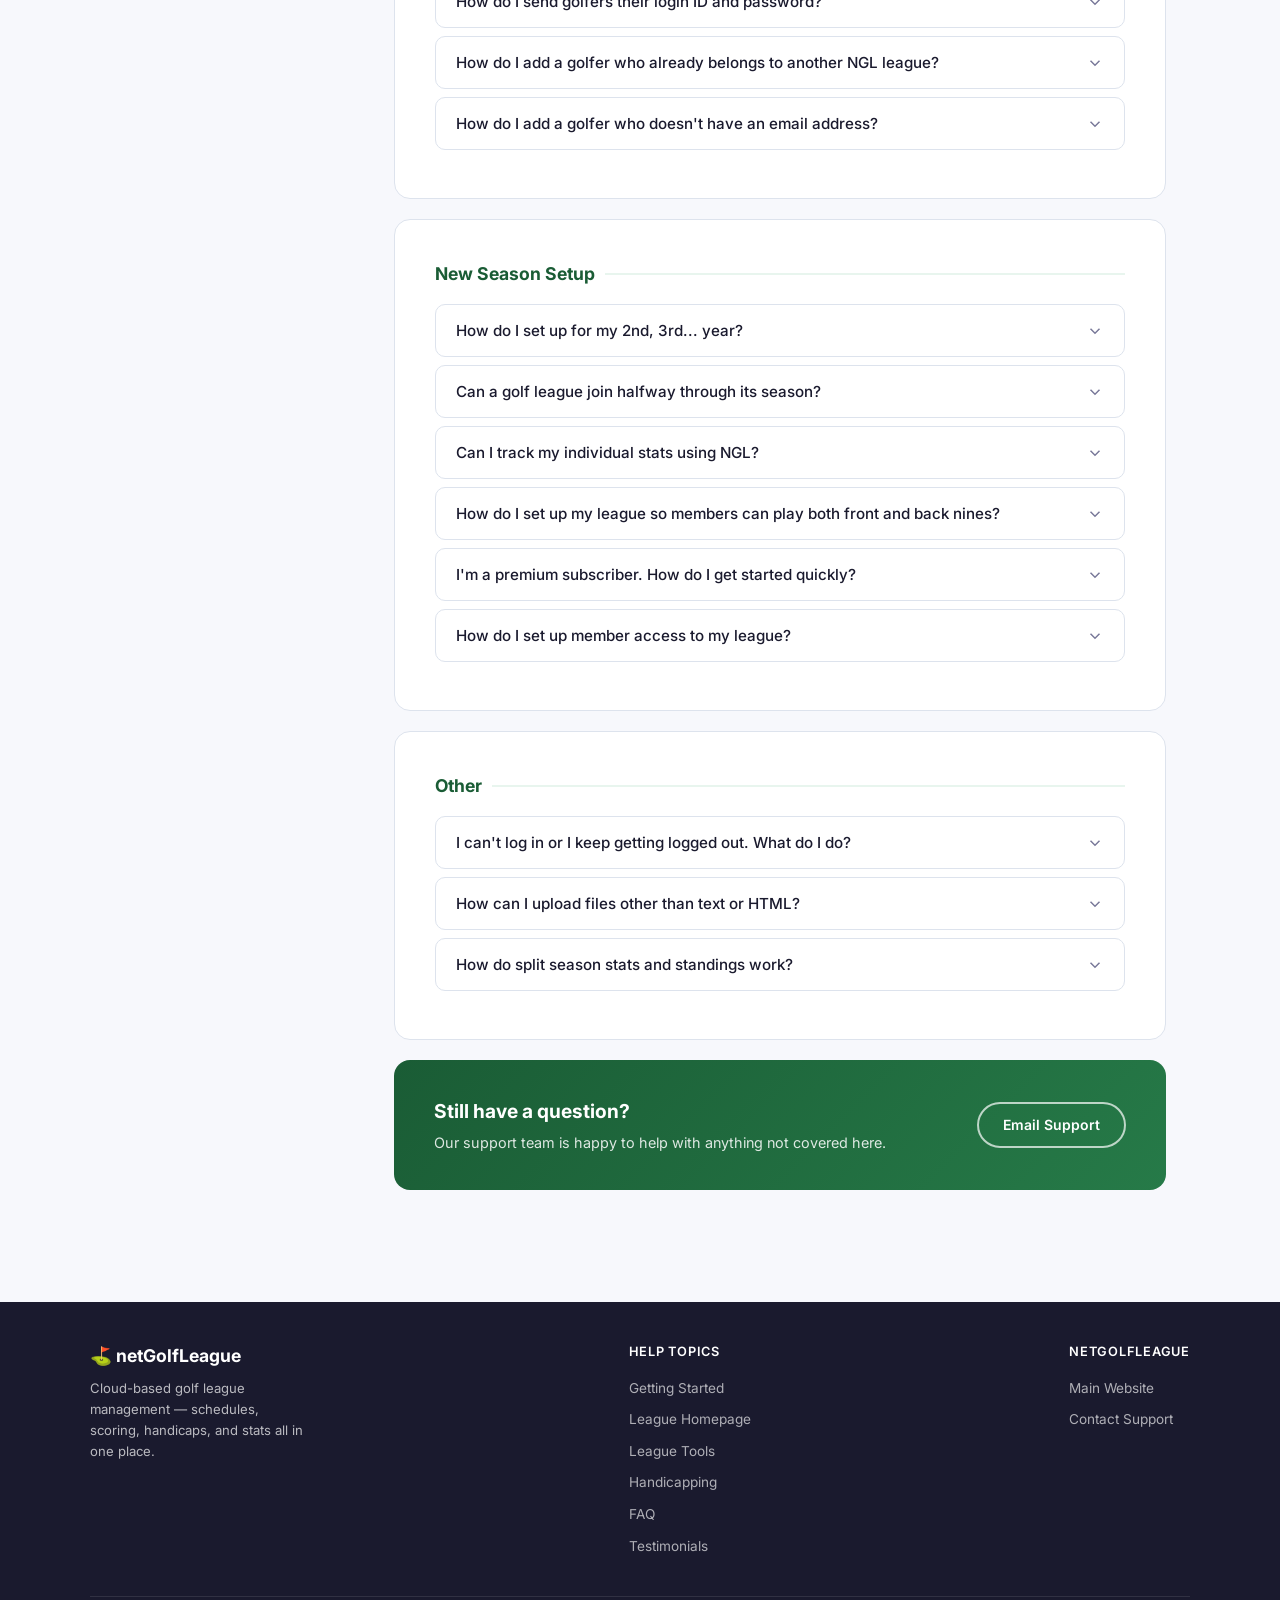
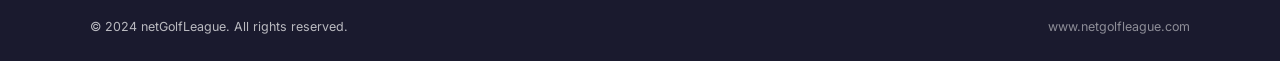
==== commit 22aa8f00: "Add missing content: testimonials page, nav links, widget details, and content gaps - testimonials.h" ====
--- a/faq.html
+++ b/faq.html
@@ -25,6 +25,7 @@
       <a href="league-tools.html">Tools</a>
       <a href="handicapping.html">Handicapping</a>
       <a href="faq.html" class="active">FAQ</a>
+      <a href="testimonials.html">Testimonials</a>
     </nav>
   </div>
 </header>
@@ -397,6 +398,7 @@
           <li><a href="league-tools.html">League Tools</a></li>
           <li><a href="handicapping.html">Handicapping</a></li>
           <li><a href="faq.html">FAQ</a></li>
+          <li><a href="testimonials.html">Testimonials</a></li>
         </ul>
       </div>
       <div class="footer-links">
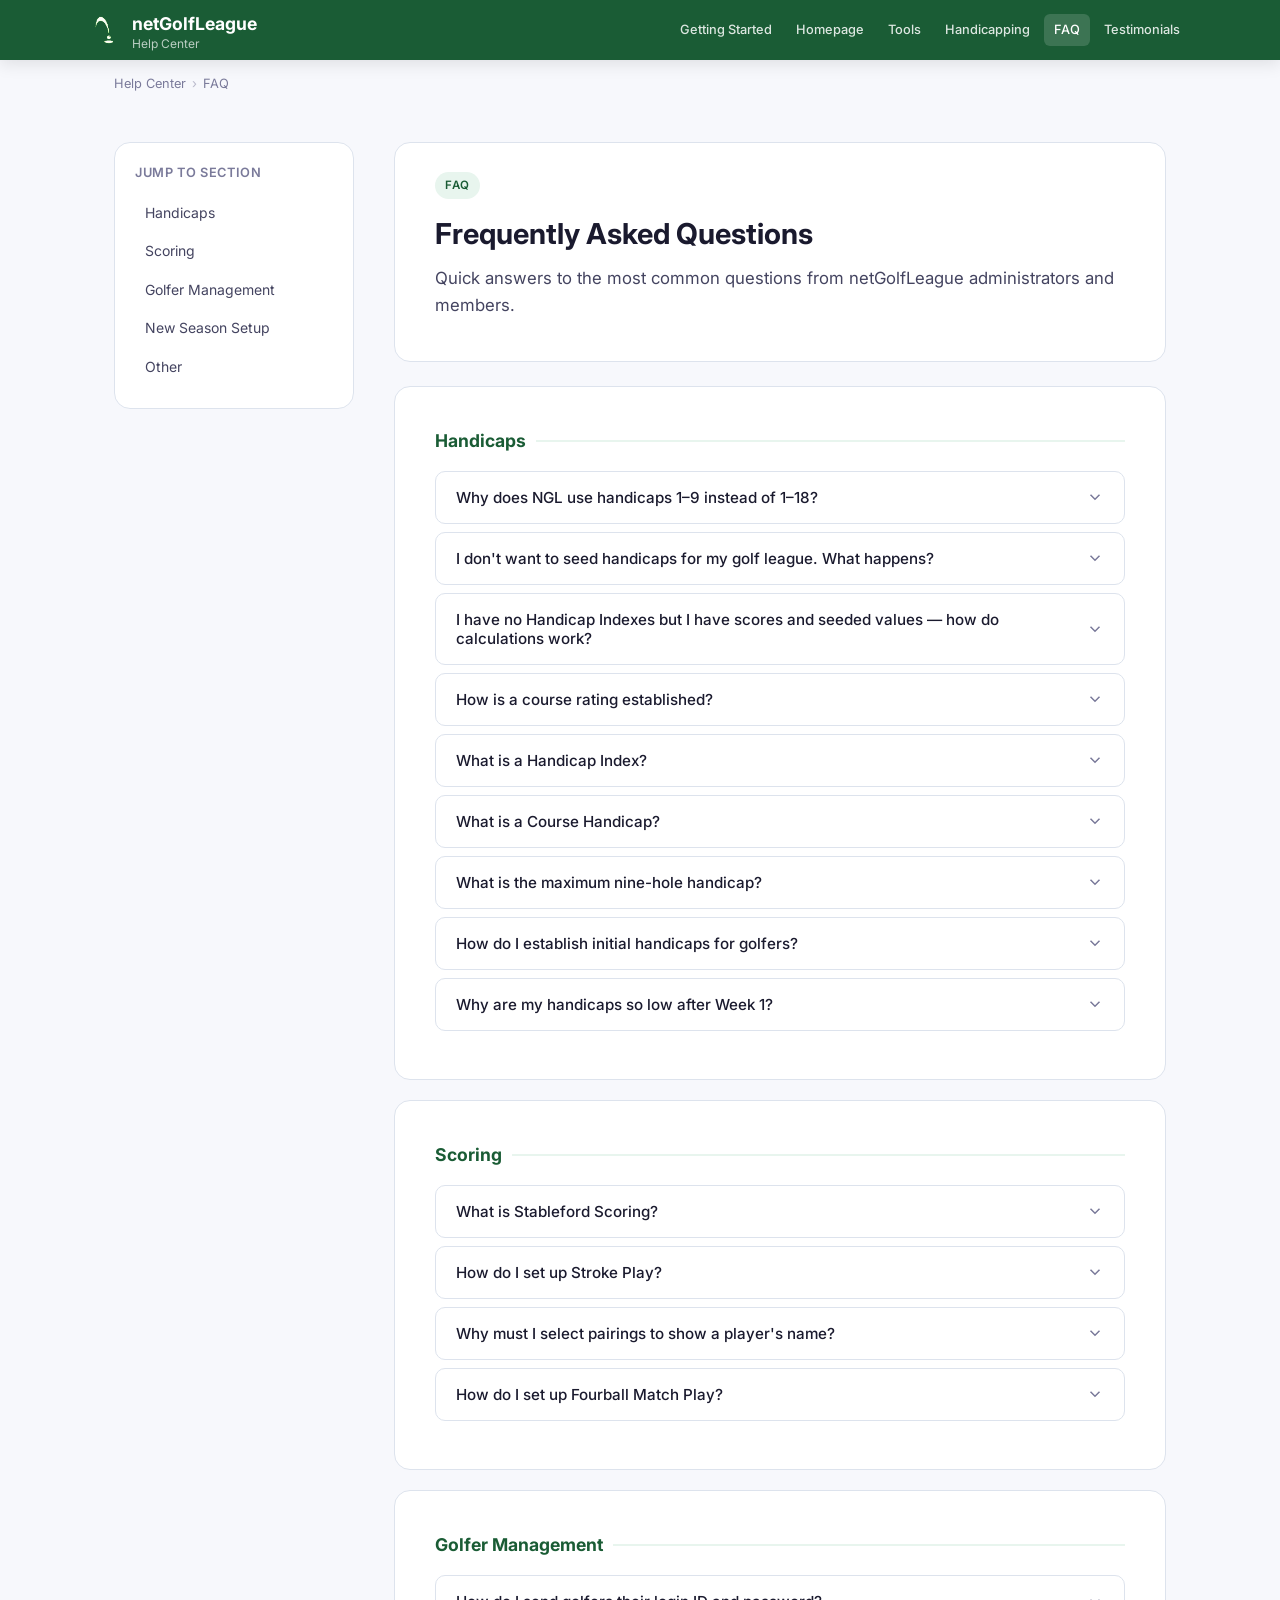
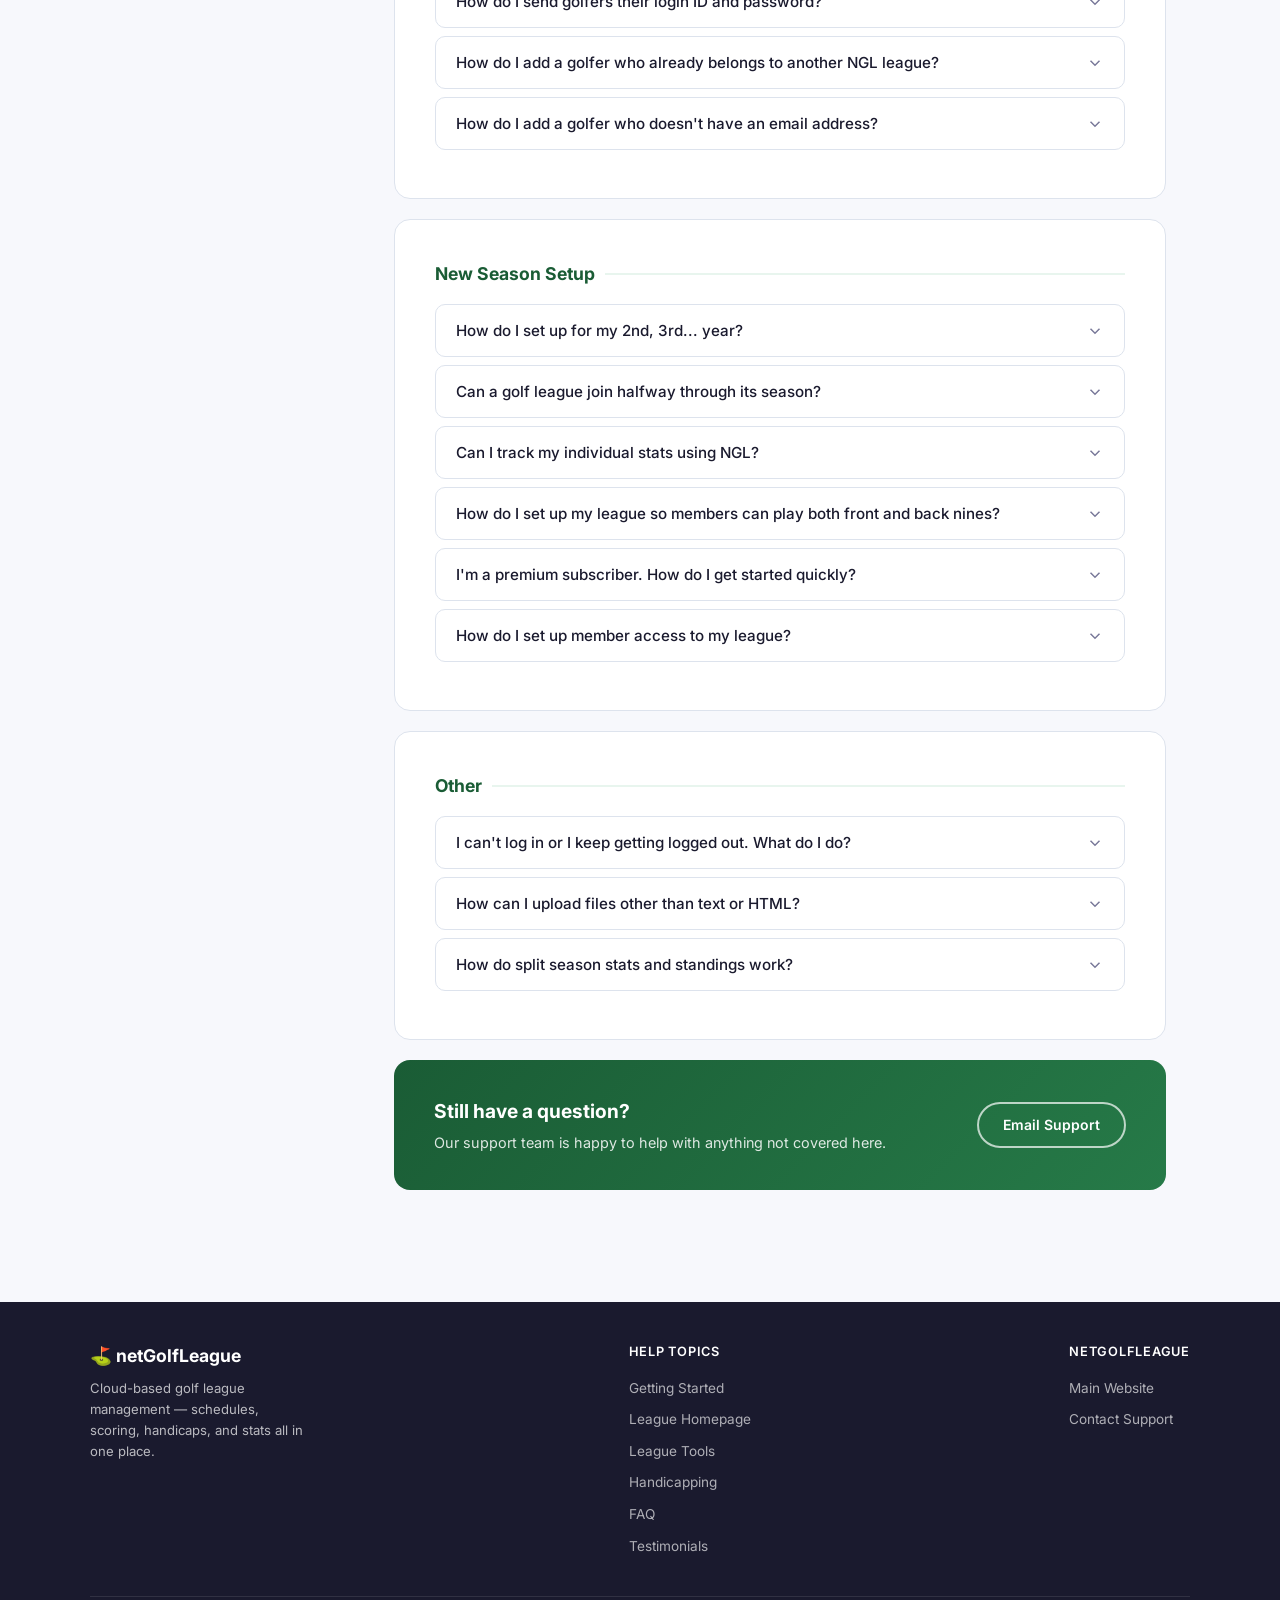
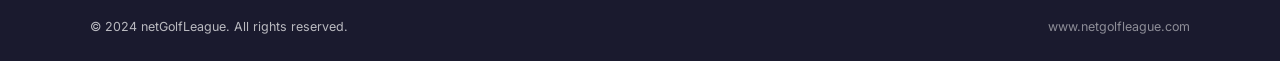
==== commit 432e1973: "Added Ngl Swoosh to rest of Pages" ====
--- a/faq.html
+++ b/faq.html
@@ -11,12 +11,7 @@
 <header class="site-header">
   <div class="header-inner">
     <a href="index.html" class="site-logo">
-      <svg width="28" height="28" viewBox="0 0 28 28" fill="none">
-        <circle cx="14" cy="14" r="14" fill="rgba(255,255,255,0.15)"/>
-        <path d="M14 6a8 8 0 1 1 0 16A8 8 0 0 1 14 6z" fill="none" stroke="white" stroke-width="1.5"/>
-        <circle cx="14" cy="14" r="3" fill="white"/>
-        <path d="M14 17v5M11 22h6" stroke="white" stroke-width="1.5" stroke-linecap="round"/>
-      </svg>
+      <img src="assets/ngl_swoosh.png" alt="NGL" width="32px" height="32px">
       <span>netGolfLeague <span class="logo-sub">Help Center</span></span>
     </a>
     <nav class="header-nav">
